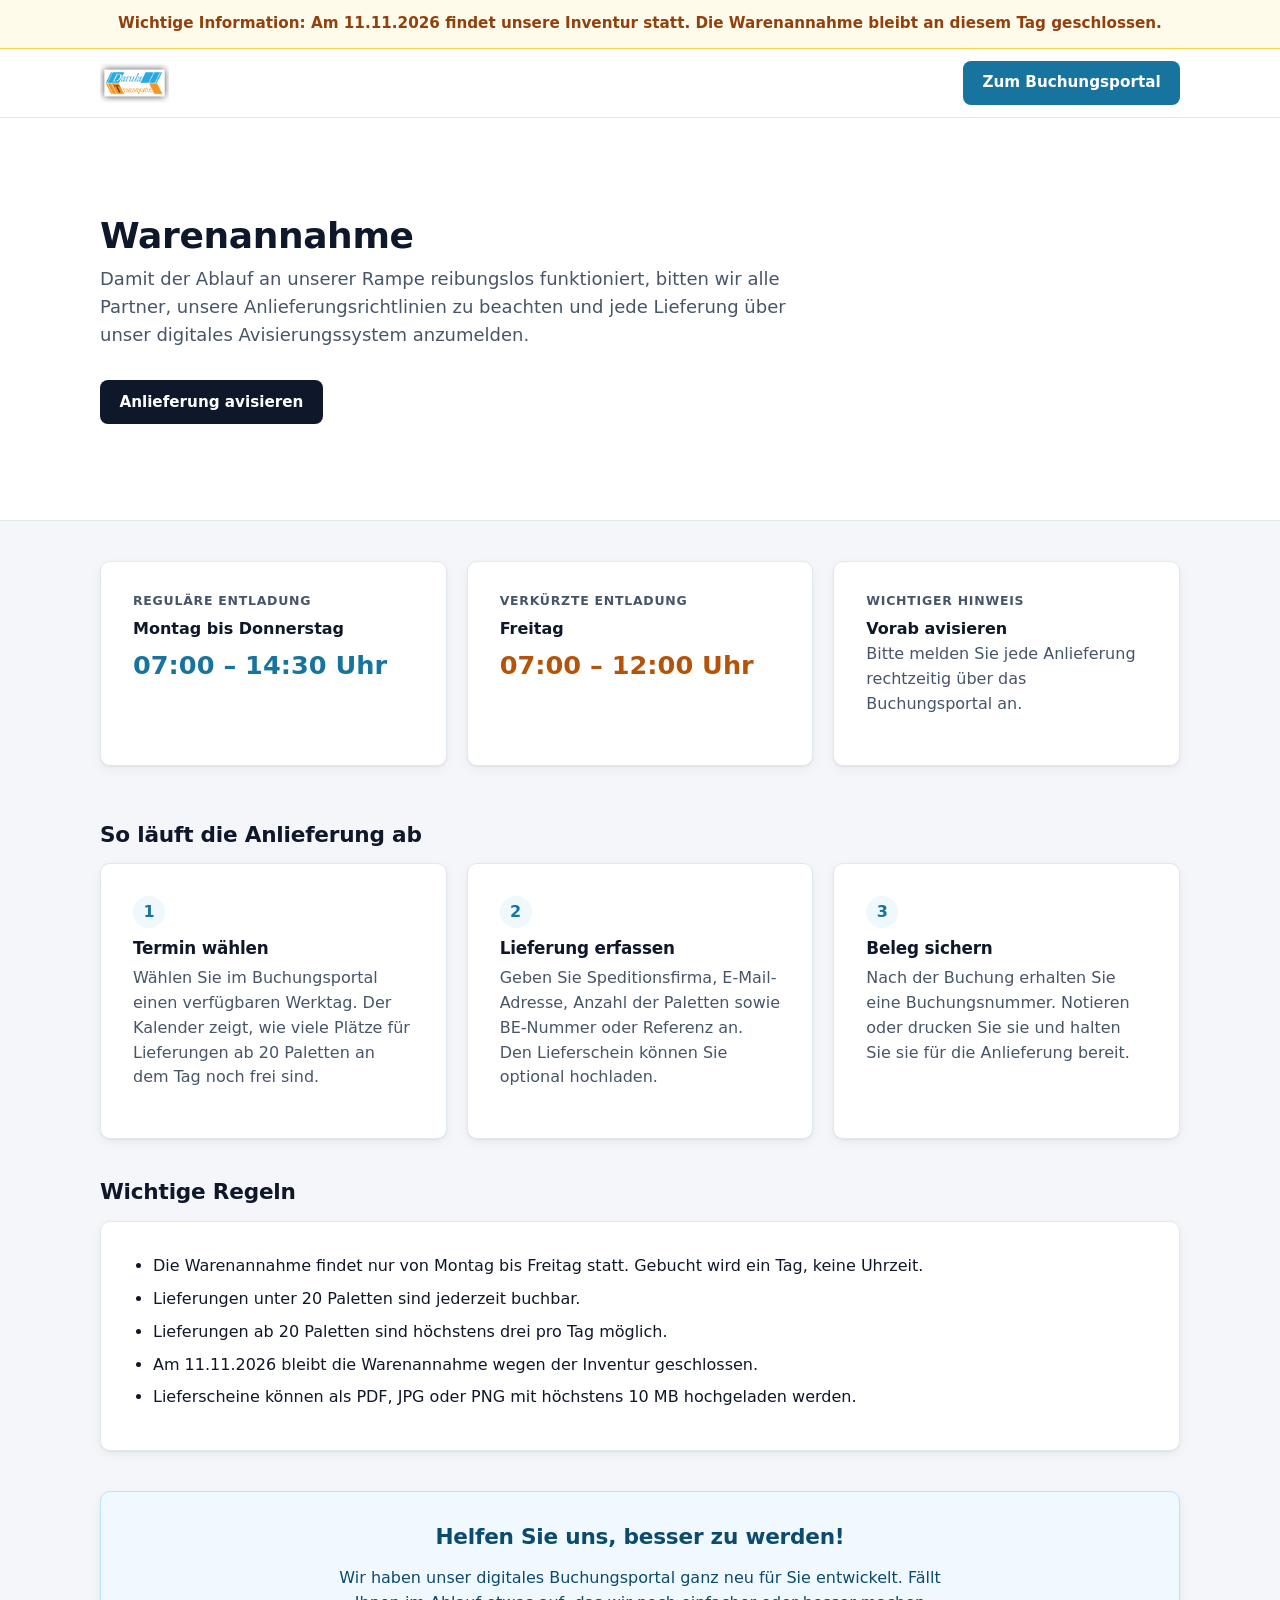
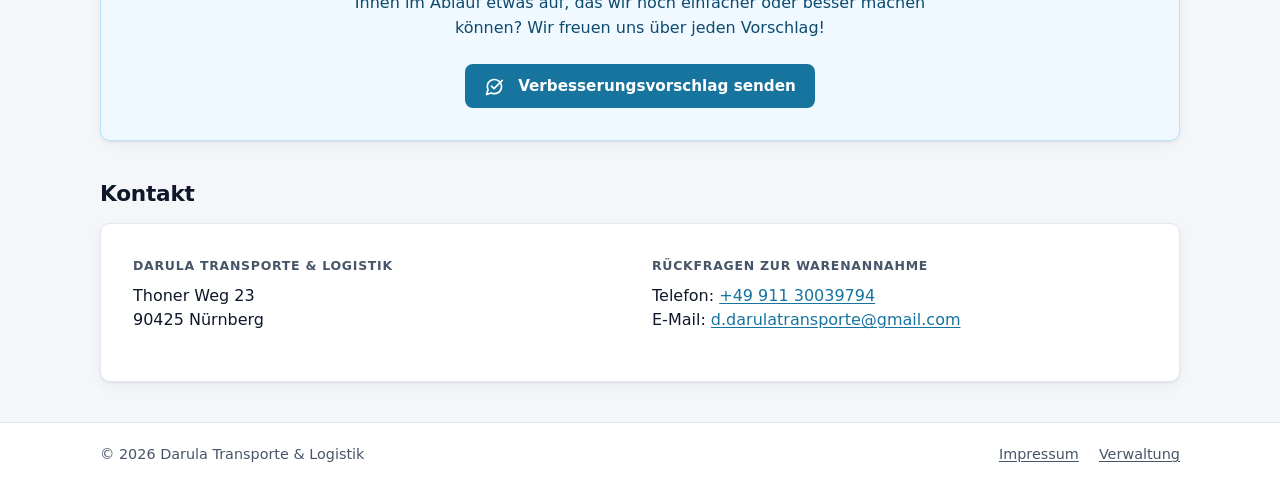
==== index.html @ 5b3c18d9 "Refactor feedback form for accessibility and storage Updated feedback form to include role attribute" ====
<!DOCTYPE html>
<html lang="de">
<head>
  <meta charset="UTF-8">
  <meta name="viewport" content="width=device-width, initial-scale=1.0">
  <title>Warenannahme | Darula Transporte</title>
  <meta name="description" content="Warenannahme und Anlieferungsrichtlinien von Darula Transporte &amp; Logistik. Anlieferungen digital avisieren.">
  <link rel="stylesheet" href="style.css">
</head>
<body>
  <a class="skip-link" href="#inhalt">Zum Inhalt springen</a>

  <div class="hinweis-banner" role="note">
    Wichtige Information: Am 11.11.2026 findet unsere Inventur statt. Die Warenannahme bleibt an diesem Tag geschlossen.
  </div>

  <header class="site-header">
    <div class="container site-header__inner">
      <a href="index.html" aria-label="Zur Startseite">
        <img class="logo" src="darula_logo.jpg" alt="Darula Transporte" height="40">
      </a>
      <nav class="nav" aria-label="Hauptnavigation">
        <a class="btn btn--primary" href="avisierung.html">Zum Buchungsportal</a>
      </nav>
    </div>
  </header>

  <main id="inhalt">
    <section class="hero">
      <div class="container">
        <h1>Warenannahme</h1>
        <p class="lead">
          Damit der Ablauf an unserer Rampe reibungslos funktioniert, bitten wir alle Partner, unsere Anlieferungsrichtlinien zu beachten und jede Lieferung über unser digitales Avisierungssystem anzumelden.
        </p>
        <a class="btn btn--dark" href="avisierung.html">Anlieferung avisieren</a>
      </div>
    </section>

    <section class="container zeiten" aria-label="Öffnungszeiten">
      <article class="card">
        <h2 class="eyebrow">Reguläre Entladung</h2>
        <p class="tag-name">Montag bis Donnerstag</p>
        <p class="zeit">07:00 – 14:30 Uhr</p>
      </article>

      <article class="card">
        <h2 class="eyebrow">Verkürzte Entladung</h2>
        <p class="tag-name">Freitag</p>
        <p class="zeit zeit--orange">07:00 – 12:00 Uhr</p>
      </article>

      <article class="card">
        <h2 class="eyebrow">Wichtiger Hinweis</h2>
        <p class="tag-name">Vorab avisieren</p>
        <p class="muted">Bitte melden Sie jede Anlieferung rechtzeitig über das Buchungsportal an.</p>
      </article>
    </section>

    <section class="container abschnitt" aria-labelledby="ablauf-titel">
      <h2 id="ablauf-titel">So läuft die Anlieferung ab</h2>
      <div class="schritte">
        <article class="card">
          <span class="schritt-nr" aria-hidden="true">1</span>
          <h3>Termin wählen</h3>
          <p class="muted">Wählen Sie im Buchungsportal einen verfügbaren Werktag. Der Kalender zeigt, wie viele Plätze für Lieferungen ab 20 Paletten an dem Tag noch frei sind.</p>
        </article>
        <article class="card">
          <span class="schritt-nr" aria-hidden="true">2</span>
          <h3>Lieferung erfassen</h3>
          <p class="muted">Geben Sie Speditionsfirma, E-Mail-Adresse, Anzahl der Paletten sowie BE-Nummer oder Referenz an. Den Lieferschein können Sie optional hochladen.</p>
        </article>
        <article class="card">
          <span class="schritt-nr" aria-hidden="true">3</span>
          <h3>Beleg sichern</h3>
          <p class="muted">Nach der Buchung erhalten Sie eine Buchungsnummer. Notieren oder drucken Sie sie und halten Sie sie für die Anlieferung bereit.</p>
        </article>
      </div>
    </section>

    <section class="container abschnitt" aria-labelledby="regeln-titel">
      <h2 id="regeln-titel">Wichtige Regeln</h2>
      <div class="card">
        <ul class="regel-liste">
          <li>Die Warenannahme findet nur von Montag bis Freitag statt. Gebucht wird ein Tag, keine Uhrzeit.</li>
          <li>Lieferungen unter 20 Paletten sind jederzeit buchbar.</li>
          <li>Lieferungen ab 20 Paletten sind höchstens drei pro Tag möglich.</li>
          <li>Am 11.11.2026 bleibt die Warenannahme wegen der Inventur geschlossen.</li>
          <li>Lieferscheine können als PDF, JPG oder PNG mit höchstens 10 MB hochgeladen werden.</li>
        </ul>
      </div>
    </section>

    <!-- Feedback-Block -->
    <section class="container abschnitt no-print" aria-labelledby="feedback-section-titel">
      <div class="card mitte" style="background: var(--info-bg); border-color: var(--info-line);">
        <h2 id="feedback-section-titel" style="color: var(--info);">Helfen Sie uns, besser zu werden!</h2>
        <p style="color: var(--info); max-width: 40rem; margin: 0 auto;">Wir haben unser digitales Buchungsportal ganz neu für Sie entwickelt. Fällt Ihnen im Ablauf etwas auf, das wir noch einfacher oder besser machen können? Wir freuen uns über jeden Vorschlag!</p>
        <button id="feedback-btn" class="btn btn--primary mt-lg" type="button">
          <svg width="20" height="20" viewBox="0 0 24 24" fill="none" stroke="currentColor" stroke-width="2" stroke-linecap="round" stroke-linejoin="round" style="margin-right: 6px; margin-bottom: -2px;" aria-hidden="true"><path d="M21 11.5a8.38 8.38 0 0 1-.9 3.8 8.5 8.5 0 0 1-7.6 4.7 8.38 8.38 0 0 1-3.8-.9L3 21l1.9-5.7a8.38 8.38 0 0 1-.9-3.8 8.5 8.5 0 0 1 4.7-7.6 8.38 8.38 0 0 1 3.8-.9h.5a8.48 8.48 0 0 1 8 8v.5z"></path><polyline points="9 11 12 14 22 4"></polyline></svg>
          Verbesserungsvorschlag senden
        </button>
      </div>
    </section>

    <section class="container abschnitt" aria-labelledby="kontakt-titel">
      <h2 id="kontakt-titel">Kontakt</h2>
      <div class="card kontakt">
        <div>
          <p class="eyebrow">Darula Transporte &amp; Logistik</p>
          <p>Thoner Weg 23<br>90425 Nürnberg</p>
        </div>
        <div>
          <p class="eyebrow">Rückfragen zur Warenannahme</p>
          <p>Telefon: <a href="tel:+4991130039794">+49 911 30039794</a><br>
          E-Mail: <a href="mailto:d.darulatransporte@gmail.com">d.darulatransporte@gmail.com</a></p>
        </div>
      </div>
    </section>
  </main>

  <footer class="site-footer">
    <div class="container site-footer__inner">
      <span>&copy; 2026 Darula Transporte &amp; Logistik</span>
      <nav aria-label="Rechtliches">
        <a href="impressum.html">Impressum</a>
        <a href="admin.html">Verwaltung</a>
      </nav>
    </div>
  </footer>

  <!-- Feedback-Pop-up -->
  <div id="feedback-modal" class="modal-overlay no-print" hidden>
    <div class="modal-box" role="dialog" aria-labelledby="feedback-titel" aria-modal="true">
      <button id="feedback-close" class="modal-close" type="button" aria-label="Schließen">&times;</button>
      <h2 id="feedback-titel">Ideen zur Webseite?</h2>
      <p class="muted">Fällt Ihnen etwas auf, das wir an unserem neuen Buchungsportal noch verbessern können? Wir freuen uns über Ihre Vorschläge!</p>

      <div id="feedback-erfolg" class="alert alert--info" role="status" hidden>Vielen Dank für Ihre Vorschläge!</div>
      <div id="feedback-fehler" class="alert alert--error" role="alert" hidden>Der Vorschlag konnte leider nicht gespeichert werden. Bitte versuchen Sie es später noch einmal oder rufen Sie uns an: +49 911 30039794.</div>

      <form id="feedback-form" autocomplete="off">
        <div class="field mt-lg">
          <label for="fb-name">Firma / Name <span class="pflicht" aria-hidden="true">*</span></label>
          <input id="fb-name" name="name" type="text" maxlength="200" autocomplete="name" required>
        </div>
        <div class="field mt-lg">
          <label for="fb-email">Ihre E-Mail (für eventuelle Rückfragen) <span class="pflicht" aria-hidden="true">*</span></label>
          <input id="fb-email" name="email" type="email" maxlength="320" autocomplete="email" required>
        </div>
        <div class="field mt-lg">
          <label for="fb-nachricht">Ihr Verbesserungsvorschlag <span class="pflicht" aria-hidden="true">*</span></label>
          <textarea id="fb-nachricht" name="message" rows="4" maxlength="5000" style="resize: vertical;" placeholder="Was können wir an der Webseite besser machen?" required></textarea>
        </div>

        <!-- Bot-Falle: für Menschen unsichtbar, Bots füllen sie aus -->
        <div style="display:none" aria-hidden="true">
          <label>Website <input type="text" name="website" tabindex="-1" autocomplete="off"></label>
        </div>

        <div class="aktionen mt-lg">
          <button id="feedback-senden" class="btn btn--dark btn--block" type="submit">Vorschlag senden</button>
        </div>
      </form>
    </div>
  </div>

<script src="config.js"></script>
<script>
(() => {
  "use strict";

  const cfg = window.DARULA_CONFIG || {};

  const fbBtn = document.getElementById("feedback-btn");
  const fbModal = document.getElementById("feedback-modal");
  const fbClose = document.getElementById("feedback-close");
  const fbForm = document.getElementById("feedback-form");
  const fbSubmitBtn = document.getElementById("feedback-senden");
  const fbErsterFeld = document.getElementById("fb-name");
  const fbErfolg = document.getElementById("feedback-erfolg");
  const fbFehler = document.getElementById("feedback-fehler");
  let fbZuletzt = null;
  let fbTimer = null;

  function fbOeffnen() {
    clearTimeout(fbTimer);
    fbZuletzt = document.activeElement;
    fbErfolg.hidden = true;
    fbFehler.hidden = true;
    fbModal.hidden = false;
    fbErsterFeld.focus();
  }

  function fbSchliessen() {
    clearTimeout(fbTimer);
    fbModal.hidden = true;
    if (fbZuletzt) fbZuletzt.focus();
  }

  // Speichert einen Vorschlag direkt in der Supabase-Tabelle "feedback"
  async function fbSpeichern(daten) {
    const response = await fetch(`${cfg.supabaseUrl}/rest/v1/feedback`, {
      method: "POST",
      headers: {
        "apikey": cfg.supabaseAnonKey,
        "Authorization": `Bearer ${cfg.supabaseAnonKey}`,
        "Content-Type": "application/json",
        "Prefer": "return=minimal"
      },
      body: JSON.stringify(daten)
    });

    if (!response.ok) {
      const text = await response.text().catch(() => "");
      throw new Error(`Supabase antwortete mit ${response.status}: ${text}`);
    }
  }

  fbBtn.addEventListener("click", fbOeffnen);
  fbClose.addEventListener("click", fbSchliessen);

  // Schließen beim Klick außerhalb der Box
  fbModal.addEventListener("click", (e) => {
    if (e.target === fbModal) fbSchliessen();
  });

  // Schließen mit der Escape-Taste
  document.addEventListener("keydown", (e) => {
    if (e.key === "Escape" && !fbModal.hidden) fbSchliessen();
  });

  fbForm.addEventListener("submit", async (e) => {
    e.preventDefault();
    fbForm.classList.add("touched");

    // Zeigt die Browser-Hinweise bei fehlenden oder ungültigen Feldern
    if (!fbForm.reportValidity()) return;

    const formData = new FormData(fbForm);
    const istBot = Boolean(formData.get("website"));

    fbSubmitBtn.disabled = true;
    fbSubmitBtn.textContent = "Wird gesendet...";
    fbErfolg.hidden = true;
    fbFehler.hidden = true;

    try {
      // Bots bekommen eine Erfolgsmeldung, aber nichts wird gespeichert
      if (!istBot) {
        await fbSpeichern({
          name: formData.get("name").trim(),
          email: formData.get("email").trim(),
          nachricht: formData.get("message").trim()
        });
      }

      fbErfolg.hidden = false;
      fbForm.reset();
      fbForm.classList.remove("touched");

      // Pop-up nach 3 Sekunden automatisch schließen
      fbTimer = setTimeout(() => {
        fbModal.hidden = true;
        fbErfolg.hidden = true;
      }, 3000);
    } catch (error) {
      console.error("Feedback konnte nicht gespeichert werden:", error);
      fbFehler.hidden = false;
    } finally {
      fbSubmitBtn.disabled = false;
      fbSubmitBtn.textContent = "Vorschlag senden";
    }
  });
})();
</script>
</body>
</html>
---- style.css ----
:root {
  --brand: #209fd9;
  --brand-text: #17749f;
  --brand-dark: #125f82;
  --brand-soft: #eef8fd;
  --orange: #f39200;
  --ink: #0f172a;
  --ink-soft: #475569;
  --line: #e2e8f0;
  --line-strong: #cbd5e1;
  --bg: #f4f6f9;
  --surface: #ffffff;
  --ok: #166534;   --ok-bg: #f0fdf4;   --ok-line: #bbf7d0;
  --warn: #92400e; --warn-bg: #fffbeb; --warn-line: #fcd34d;
  --err: #b91c1c;  --err-bg: #fef2f2;  --err-line: #fecaca;
  --info: #0c4a6e; --info-bg: #f0f9ff; --info-line: #bae6fd;
  --radius: 10px;
  --shadow: 0 1px 2px rgba(15, 23, 42, .06), 0 4px 12px rgba(15, 23, 42, .05);
  --font: system-ui, -apple-system, "Segoe UI", Roboto, "Helvetica Neue", Arial, sans-serif;
}

*, *::before, *::after { box-sizing: border-box; }
[hidden] { display: none !important; }
html { -webkit-text-size-adjust: 100%; }

body {
  margin: 0;
  min-height: 100vh;
  display: flex;
  flex-direction: column;
  font-family: var(--font);
  font-size: 1rem;
  line-height: 1.55;
  color: var(--ink);
  background: var(--bg);
}

img { display: block; max-width: 100%; height: auto; }
h1, h2, h3 { line-height: 1.2; margin: 0 0 .5rem; letter-spacing: -.01em; }
h1 { font-size: clamp(1.6rem, 3.5vw, 2.25rem); }
h2 { font-size: 1.2rem; }
p { margin: 0 0 1rem; }
a { color: var(--brand-text); text-underline-offset: 2px; }
a:hover { color: var(--brand-dark); }
:focus-visible { outline: 3px solid var(--brand); outline-offset: 2px; border-radius: 4px; }

.container { width: min(100% - 2.5rem, 1080px); margin-inline: auto; }
.page { flex: 1; padding-block: clamp(1.25rem, 3vw, 2.5rem); }
.muted { color: var(--ink-soft); }
.mt-lg { margin-top: 1.5rem; }
.mitte { text-align: center; }

.sr-only {
  position: absolute; width: 1px; height: 1px; padding: 0; margin: -1px;
  overflow: hidden; clip: rect(0, 0, 0, 0); white-space: nowrap; border: 0;
}
.skip-link {
  position: absolute; left: .5rem; top: -4rem; z-index: 100;
  padding: .5rem .9rem; border-radius: 6px; background: var(--ink); color: #fff;
}
.skip-link:focus { top: .5rem; }

/* Header & Footer */
.site-header {
  position: sticky; top: 0; z-index: 20;
  background: var(--surface); border-bottom: 1px solid var(--line);
}
.site-header__inner {
  display: flex; align-items: center; justify-content: space-between;
  gap: 1rem; min-height: 4.25rem;
}
.logo { height: 2.5rem; width: auto; }
.seitentitel {
  padding-left: 1rem; border-left: 1px solid var(--line-strong);
  font-size: .9rem; font-weight: 600; color: var(--ink-soft);
}
.nav { display: flex; align-items: center; gap: .5rem; flex-wrap: wrap; }

.site-footer {
  margin-top: auto; padding-block: 1.25rem;
  background: var(--surface); border-top: 1px solid var(--line);
  font-size: .9rem; color: var(--ink-soft);
}
.site-footer__inner { display: flex; flex-wrap: wrap; justify-content: space-between; gap: .75rem 1.5rem; }
.site-footer nav { display: flex; flex-wrap: wrap; gap: 1.25rem; }
.site-footer a { color: var(--ink-soft); }

.hinweis-banner {
  padding: .75rem 1rem; text-align: center;
  background: var(--warn-bg); color: var(--warn);
  border-bottom: 1px solid var(--warn-line);
  font-size: .95rem; font-weight: 600;
}

/* Layouts & Cards */
.hero {
  padding-block: clamp(3rem, 8vw, 6rem);
  background: var(--surface); border-bottom: 1px solid var(--line);
}
.lead { max-width: 44rem; margin-bottom: 2rem; font-size: 1.125rem; color: var(--ink-soft); }
.zeiten { display: grid; gap: 1.25rem; grid-template-columns: 1fr; padding-block: 2.5rem 3.5rem; }
@media (min-width: 860px) { .zeiten { grid-template-columns: repeat(3, 1fr); } }
.eyebrow {
  margin-bottom: .5rem; font-size: .78rem; font-weight: 700; letter-spacing: .06em;
  text-transform: uppercase; color: var(--ink-soft);
}
.tag-name { margin: 0; font-weight: 600; }
.zeit { margin: .25rem 0 0; font-size: 1.6rem; font-weight: 600; color: var(--brand-text); }
.zeit--orange { color: #b45309; }

.card {
  padding: clamp(1.25rem, 3vw, 2rem);
  background: var(--surface); border: 1px solid var(--line);
  border-radius: var(--radius); box-shadow: var(--shadow);
}
.kopf {
  display: flex; flex-wrap: wrap; justify-content: space-between; align-items: flex-end;
  gap: 1rem; margin-bottom: 1.25rem; padding-bottom: 1.25rem; border-bottom: 1px solid var(--line);
}
.monatsnav { display: flex; align-items: center; gap: .5rem; }
.monatsname { min-width: 9.5rem; text-align: center; font-weight: 600; }
.aktionen {
  display: flex; flex-wrap: wrap; justify-content: space-between; align-items: center;
  gap: 1rem; margin-top: 1.5rem; padding-top: 1.25rem; border-top: 1px solid var(--line);
}

/* Buttons */
.btn {
  display: inline-flex; align-items: center; justify-content: center; gap: .5rem;
  min-height: 2.75rem; padding: .6rem 1.15rem;
  font: inherit; font-size: .95rem; font-weight: 600; line-height: 1.2;
  text-decoration: none; cursor: pointer;
  border: 1px solid transparent; border-radius: 8px;
  transition: background-color .15s, border-color .15s, color .15s;
}
.btn:disabled { opacity: .5; cursor: not-allowed; }
.btn--primary { background: var(--brand-text); color: #fff; }
.btn--primary:hover:not(:disabled) { background: var(--brand-dark); color: #fff; }
.btn--dark { background: var(--ink); color: #fff; }
.btn--dark:hover:not(:disabled) { background: #1e293b; color: #fff; }
.btn--ghost { background: var(--surface); color: var(--ink); border-color: var(--line-strong); }
.btn--ghost:hover:not(:disabled) { background: #f8fafc; }
.btn--danger { background: var(--surface); color: var(--err); border-color: var(--err-line); }
.btn--danger:hover:not(:disabled) { background: var(--err-bg); }
.btn--klein { min-height: 2.1rem; padding: .35rem .75rem; font-size: .85rem; }
.btn--block { width: 100%; }

/* Formulare */
.formgrid { display: grid; gap: 1.25rem; }
@media (min-width: 700px) {
  .formgrid { grid-template-columns: 1fr 1fr; }
  .formgrid .voll { grid-column: 1 / -1; }
}
.field { display: grid; gap: .35rem; }
.field label { font-size: .92rem; font-weight: 600; }
.pflicht { margin-left: .15rem; color: var(--err); }
.field input,
.field textarea {
  width: 100%; min-height: 2.75rem; padding: .6rem .75rem;
  font: inherit; color: var(--ink); background: var(--surface);
  border: 1px solid var(--line-strong); border-radius: 8px;
}
.field textarea { min-height: 6rem; }
.field input[type="file"] { padding: .45rem; font-size: .9rem; }
.field input:focus,
.field textarea:focus { outline: none; border-color: var(--brand); box-shadow: 0 0 0 3px rgba(32, 159, 217, .22); }
.hilfe { font-size: .85rem; color: var(--ink-soft); }

/* Browserkompatible Validierungs-Ränder */
form.touched .field input:invalid,
form.touched .field textarea:invalid { border-color: var(--err); }

/* Hinweise & Alerts */
.alert {
  margin-bottom: 1rem; padding: .8rem 1rem;
  border: 1px solid; border-radius: 8px; font-size: .95rem;
}
.alert--info  { background: var(--info-bg); border-color: var(--info-line); color: var(--info); }
.alert--error { background: var(--err-bg);  border-color: var(--err-line);  color: var(--err); }
.alert--warn  { background: var(--warn-bg); border-color: var(--warn-line); color: var(--warn); }

/* Kalender */
.kalender-kopf, .kalender { display: grid; grid-template-columns: repeat(7, minmax(0, 1fr)); gap: 6px; }
.kalender-kopf span {
  padding-bottom: .35rem; text-align: center;
  font-size: .75rem; font-weight: 700; letter-spacing: .04em;
  text-transform: uppercase; color: var(--ink-soft);
}
.tag {
  position: relative; min-height: 4.5rem; padding: .5rem .55rem;
  display: flex; flex-direction: column; justify-content: space-between; align-items: flex-start; gap: .25rem;
  font: inherit; text-align: left; color: var(--ink);
  background: var(--surface); border: 1px solid var(--line); border-radius: 8px;
  cursor: pointer; transition: border-color .15s, background-color .15s;
}
.tag__zahl { font-size: 1rem; font-weight: 700; }
.tag__info { font-size: .75rem; line-height: 1.2; color: var(--ink-soft); }
.tag:disabled { cursor: not-allowed; }
.tag--frei:hover { border-color: var(--brand); background: var(--brand-soft); }
.tag--frei .tag__info { font-weight: 600; color: var(--ok); }
.tag--vergangen, .tag--wochenende { background: #f8fafc; color: #94a3b8; }
.tag--belegt { background: #f1f5f9; color: var(--ink-soft); }
.tag--belegt .tag__info { font-weight: 600; color: var(--err); }
.tag--inventur { background: var(--warn-bg); border-color: var(--warn-line); color: var(--warn); }
.tag--inventur .tag__info { font-weight: 600; color: var(--warn); }
.tag--unbekannt { background: #f8fafc; color: #64748b; }
.tag--leer { border: 0; background: transparent; pointer-events: none; }
.tag--gewaehlt { padding: calc(.5rem - 1px) calc(.55rem - 1px); border: 2px solid var(--brand); background: var(--brand-soft); }
.tag--eingeschraenkt { background: #fff7ed; border-color: #fdba74; color: #9a3412; }
.tag--eingeschraenkt .tag__info { font-weight: 600; color: #9a3412; }

.legende { display: flex; flex-wrap: wrap; gap: 1rem; margin-top: 1rem; font-size: .85rem; color: var(--ink-soft); }
.legende span { display: inline-flex; align-items: center; gap: .4rem; }
.punkt { display: inline-block; width: .7rem; height: .7rem; border-radius: 50%; }
.punkt--frei { background: #22c55e; }
.punkt--belegt { background: #cbd5e1; }
.punkt--inventur { background: var(--orange); }
.punkt--eingeschraenkt { background: #fdba74; }

@media (max-width: 600px) {
  .kalender, .kalender-kopf { gap: 4px; }
  .tag { min-height: 3.4rem; padding: .3rem .3rem; }
  .tag__info { font-size: .62rem; }
}

/* Tabelle */
.tabelle-wrap { padding: 0; overflow-x: auto; }
.tabelle { width: 100%; border-collapse: collapse; font-size: .92rem; }
.tabelle th {
  padding: .8rem 1rem; white-space: nowrap; text-align: left;
  font-size: .75rem; font-weight: 700; letter-spacing: .05em; text-transform: uppercase;
  color: var(--ink-soft); background: #f8fafc; border-bottom: 1px solid var(--line);
}
.tabelle td { padding: .8rem 1rem; vertical-align: middle; border-bottom: 1px solid var(--line); }
.tabelle tbody tr:hover { background: #fafcfe; }
.tabelle .mono { font-family: ui-monospace, monospace; font-size: .85rem; color: var(--ink-soft); }
.tabelle .fett { font-weight: 600; }
.tabelle .rechts { text-align: right; }
.tabelle .leer { padding: 2.5rem 1rem; text-align: center; color: var(--ink-soft); }
.linkbutton {
  padding: 0; font: inherit; font-weight: 600; color: var(--brand-text);
  background: none; border: 0; text-decoration: underline; text-underline-offset: 2px; cursor: pointer;
}

/* Verwaltung Spezifisch */
.login-card { max-width: 26rem; margin: 2.5rem auto 0; }
.login-form { display: grid; gap: 1rem; }
.suche { min-width: min(100%, 16rem); }
.segment {
  display: inline-flex; overflow: hidden;
  background: var(--surface); border: 1px solid var(--line-strong); border-radius: 8px;
}
.segment button {
  padding: .4rem .8rem; font: inherit; font-size: .85rem; font-weight: 600;
  color: var(--ink-soft); background: transparent; border: 0; cursor: pointer;
}
.segment button[aria-pressed="true"] { background: var(--ink); color: #fff; }
.segment--voll { display: flex; width: 100%; margin-bottom: 1.25rem; }
.segment--voll button { flex: 1; padding: .6rem .8rem; }

/* Info-Abschnitte (Index/Avisierung) */
.abschnitt { padding-block: 0 2.5rem; }
.abschnitt h2 { margin-bottom: 1rem; font-size: 1.35rem; }
.schritte { display: grid; gap: 1.25rem; grid-template-columns: 1fr; }
@media (min-width: 860px) { .schritte { grid-template-columns: repeat(3, 1fr); } }
.schritte h3 { font-size: 1.05rem; }
.schritt-nr {
  display: inline-grid; place-items: center; width: 2rem; height: 2rem; margin-bottom: .6rem;
  border-radius: 50%; background: var(--brand-soft); color: var(--brand-text); font-weight: 700;
}
.regel-liste { margin: 0; padding-left: 1.25rem; }
.regel-liste li { margin-bottom: .5rem; }
.kontakt { display: grid; gap: 1.5rem; grid-template-columns: 1fr; }
@media (min-width: 700px) { .kontakt { grid-template-columns: 1fr 1fr; } }
.info-box {
  margin-bottom: 1.5rem; padding: .9rem 1.1rem; font-size: .95rem;
  background: var(--info-bg); border: 1px solid var(--info-line); border-radius: 10px; color: var(--info);
}
.info-box summary { cursor: pointer; font-weight: 600; }
.info-box ul { margin: .75rem 0 0; padding-left: 1.25rem; }

/* Beleg */
.beleg-wrap { max-width: 32rem; margin: 0 auto; }
.erfolgs-icon {
  display: grid; place-items: center; width: 3rem; height: 3rem; margin: 0 auto 1rem;
  color: var(--ok); background: var(--ok-bg); border: 1px solid var(--ok-line); border-radius: 50%;
}
.beleg { display: grid; gap: 0; margin: 0; }
.beleg div {
  display: flex; justify-content: space-between; gap: 1rem;
  padding: .6rem 0; border-bottom: 1px dashed var(--line-strong);
}
.beleg dt { color: var(--ink-soft); }
.beleg dd { margin: 0; font-weight: 600; text-align: right; overflow-wrap: anywhere; }
.beleg__id { font-family: ui-monospace, monospace; }

/* Pop-up (Feedback) */
.modal-overlay {
  position: fixed; inset: 0; z-index: 50;
  display: grid; place-items: center; padding: 1rem;
  background: rgba(15, 23, 42, .55);
}
.modal-box {
  position: relative; width: min(100%, 34rem); max-height: 90vh; overflow-y: auto;
  padding: clamp(1.25rem, 3vw, 2rem);
  background: var(--surface); border-radius: var(--radius); box-shadow: var(--shadow);
}
.modal-box h2 { padding-right: 2rem; }
.modal-close {
  position: absolute; top: .5rem; right: .5rem;
  width: 2.5rem; height: 2.5rem; font-size: 1.6rem; line-height: 1;
  color: var(--ink-soft); background: none; border: 0; border-radius: 8px; cursor: pointer;
}
.modal-close:hover { background: var(--brand-soft); }

/* Druckansicht */
@media print {
  body { background: #fff; }
  .no-print, .site-header, .site-footer, .hinweis-banner { display: none !important; }
  .card { border: 0; box-shadow: none; }
  .page { padding: 0; }
}
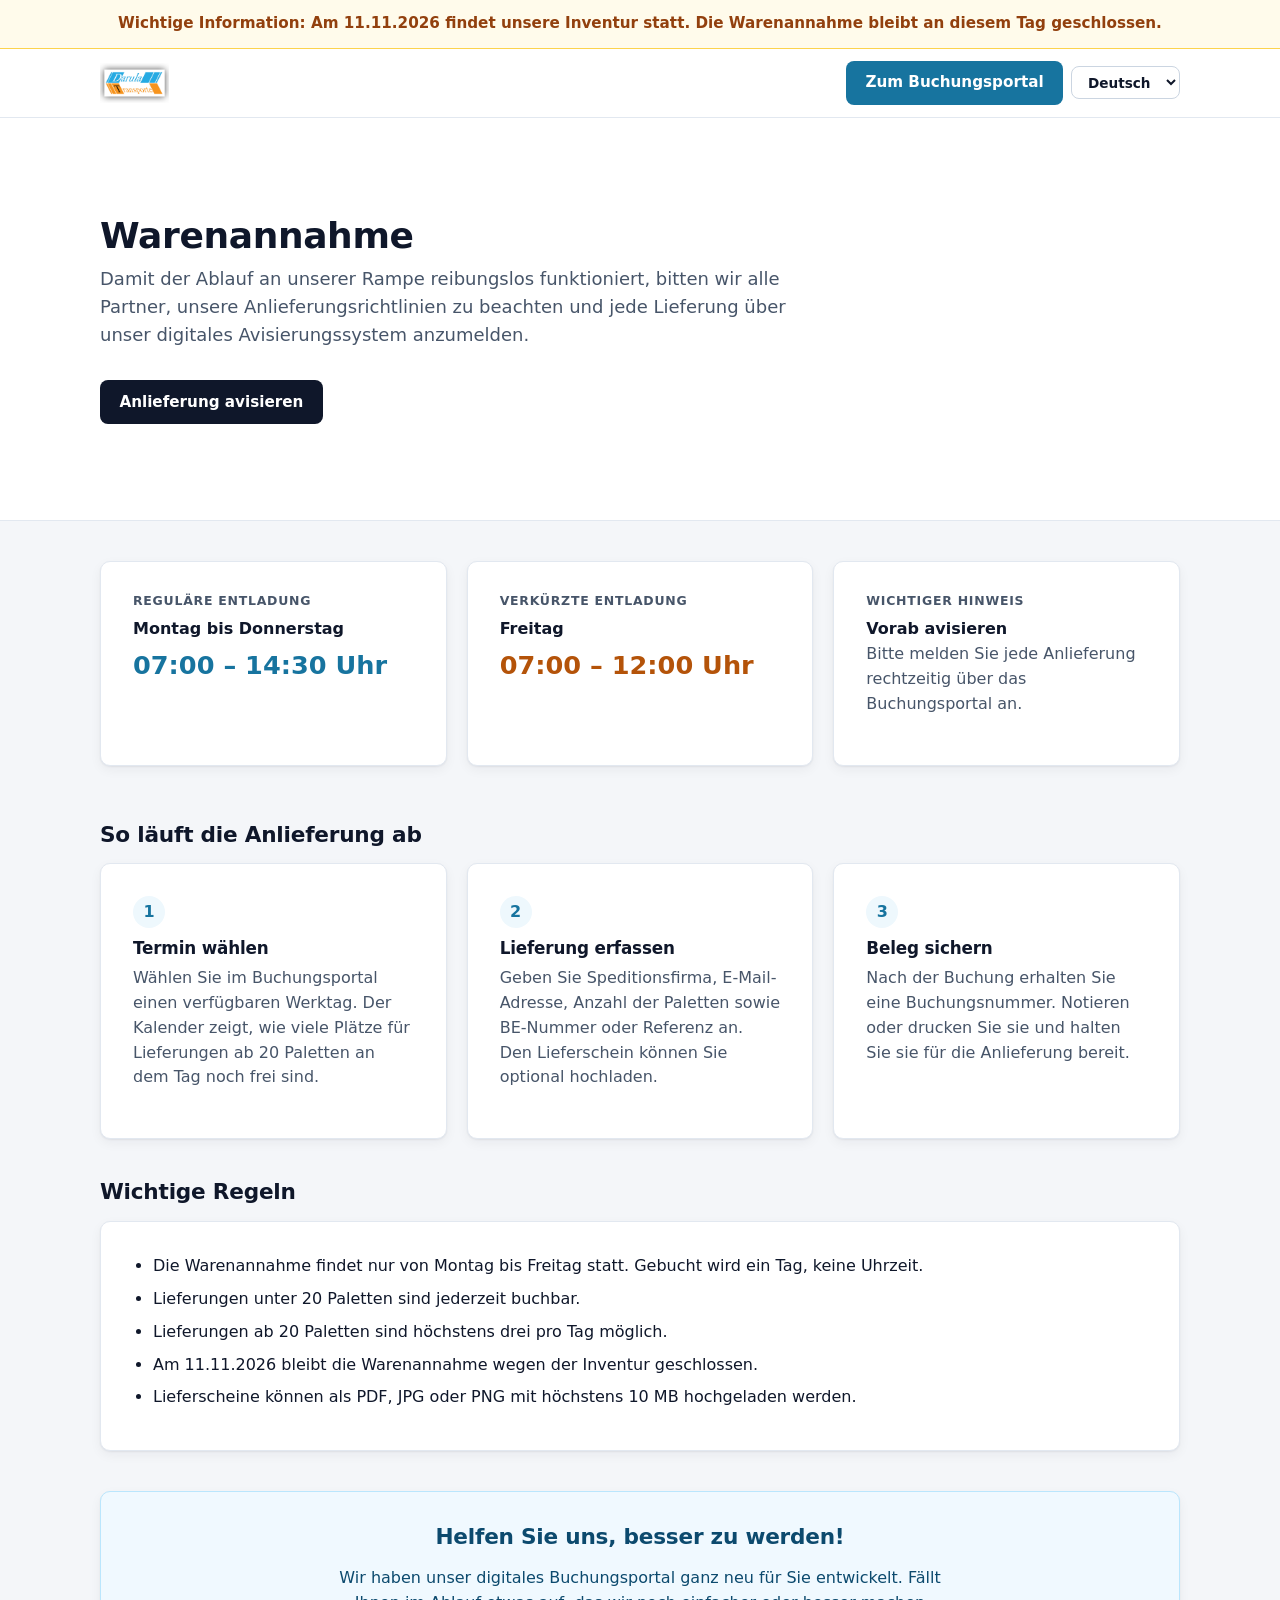
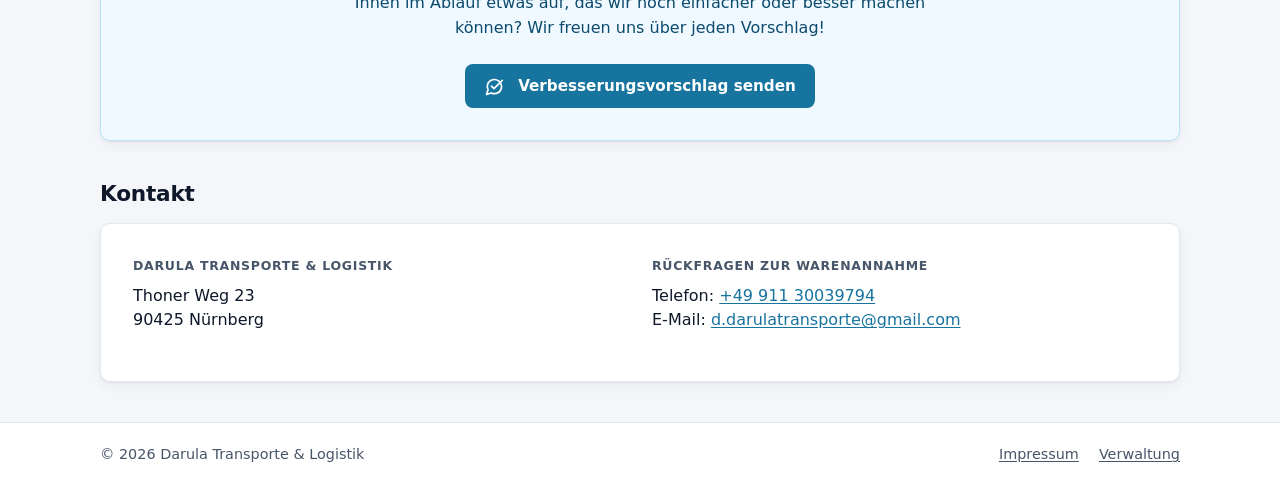
==== commit 7a129ba3: "Implement i18n support for index.html Added internationalization attributes and data for various ele" ====
--- a/index.html
+++ b/index.html
@@ -3,24 +3,24 @@
 <head>
   <meta charset="UTF-8">
   <meta name="viewport" content="width=device-width, initial-scale=1.0">
-  <title>Warenannahme | Darula Transporte</title>
-  <meta name="description" content="Warenannahme und Anlieferungsrichtlinien von Darula Transporte &amp; Logistik. Anlieferungen digital avisieren.">
+  <title data-i18n="meta.title.index">Warenannahme | Darula Transporte</title>
+  <meta name="description" content="Warenannahme und Anlieferungsrichtlinien von Darula Transporte &amp; Logistik. Anlieferungen digital avisieren." data-i18n-content="meta.description.index">
   <link rel="stylesheet" href="style.css">
+  <script src="i18n.js"></script>
 </head>
 <body>
-  <a class="skip-link" href="#inhalt">Zum Inhalt springen</a>
-
-  <div class="hinweis-banner" role="note">
-    Wichtige Information: Am 11.11.2026 findet unsere Inventur statt. Die Warenannahme bleibt an diesem Tag geschlossen.
-  </div>
+  <a class="skip-link" href="#inhalt" data-i18n="nav.skip">Zum Inhalt springen</a>
+
+  <div class="hinweis-banner" role="note" data-i18n="banner.inventur">Wichtige Information: Am 11.11.2026 findet unsere Inventur statt. Die Warenannahme bleibt an diesem Tag geschlossen.</div>
 
   <header class="site-header">
     <div class="container site-header__inner">
-      <a href="index.html" aria-label="Zur Startseite">
+      <a href="index.html" aria-label="Zur Startseite" data-i18n-aria-label="nav.home">
         <img class="logo" src="darula_logo.jpg" alt="Darula Transporte" height="40">
       </a>
-      <nav class="nav" aria-label="Hauptnavigation">
-        <a class="btn btn--primary" href="avisierung.html">Zum Buchungsportal</a>
+      <nav class="nav" aria-label="Hauptnavigation" data-i18n-aria-label="nav.main">
+        <a class="btn btn--primary" href="avisierung.html" data-i18n="nav.booking">Zum Buchungsportal</a>
+        <select id="sprache" class="btn btn--ghost btn--klein" aria-label="Sprache" data-i18n-aria-label="nav.language"></select>
       </nav>
     </div>
   </header>
@@ -28,64 +28,62 @@
   <main id="inhalt">
     <section class="hero">
       <div class="container">
-        <h1>Warenannahme</h1>
-        <p class="lead">
-          Damit der Ablauf an unserer Rampe reibungslos funktioniert, bitten wir alle Partner, unsere Anlieferungsrichtlinien zu beachten und jede Lieferung über unser digitales Avisierungssystem anzumelden.
-        </p>
-        <a class="btn btn--dark" href="avisierung.html">Anlieferung avisieren</a>
-      </div>
-    </section>
-
-    <section class="container zeiten" aria-label="Öffnungszeiten">
+        <h1 data-i18n="hero.title">Warenannahme</h1>
+        <p class="lead" data-i18n="hero.lead">Damit der Ablauf an unserer Rampe reibungslos funktioniert, bitten wir alle Partner, unsere Anlieferungsrichtlinien zu beachten und jede Lieferung über unser digitales Avisierungssystem anzumelden.</p>
+        <a class="btn btn--dark" href="avisierung.html" data-i18n="hero.cta">Anlieferung avisieren</a>
+      </div>
+    </section>
+
+    <section class="container zeiten" aria-label="Öffnungszeiten" data-i18n-aria-label="zeiten.aria">
       <article class="card">
-        <h2 class="eyebrow">Reguläre Entladung</h2>
-        <p class="tag-name">Montag bis Donnerstag</p>
-        <p class="zeit">07:00 – 14:30 Uhr</p>
+        <h2 class="eyebrow" data-i18n="zeiten.regular.label">Reguläre Entladung</h2>
+        <p class="tag-name" data-i18n="zeiten.regular.days">Montag bis Donnerstag</p>
+        <p class="zeit" data-i18n="zeiten.regular.time">07:00 – 14:30 Uhr</p>
       </article>
 
       <article class="card">
-        <h2 class="eyebrow">Verkürzte Entladung</h2>
-        <p class="tag-name">Freitag</p>
-        <p class="zeit zeit--orange">07:00 – 12:00 Uhr</p>
+        <h2 class="eyebrow" data-i18n="zeiten.short.label">Verkürzte Entladung</h2>
+        <p class="tag-name" data-i18n="zeiten.short.days">Freitag</p>
+        <p class="zeit zeit--orange" data-i18n="zeiten.short.time">07:00 – 12:00 Uhr</p>
       </article>
 
       <article class="card">
-        <h2 class="eyebrow">Wichtiger Hinweis</h2>
-        <p class="tag-name">Vorab avisieren</p>
-        <p class="muted">Bitte melden Sie jede Anlieferung rechtzeitig über das Buchungsportal an.</p>
+        <h2 class="eyebrow" data-i18n="zeiten.note.label">Wichtiger Hinweis</h2>
+        <p class="tag-name" data-i18n="zeiten.note.days">Vorab avisieren</p>
+        <p class="muted" data-i18n="zeiten.note.text">Bitte melden Sie jede Anlieferung rechtzeitig über das Buchungsportal an.</p>
       </article>
     </section>
 
     <section class="container abschnitt" aria-labelledby="ablauf-titel">
-      <h2 id="ablauf-titel">So läuft die Anlieferung ab</h2>
+      <h2 id="ablauf-titel" data-i18n="steps.title">So läuft die Anlieferung ab</h2>
       <div class="schritte">
         <article class="card">
           <span class="schritt-nr" aria-hidden="true">1</span>
-          <h3>Termin wählen</h3>
-          <p class="muted">Wählen Sie im Buchungsportal einen verfügbaren Werktag. Der Kalender zeigt, wie viele Plätze für Lieferungen ab 20 Paletten an dem Tag noch frei sind.</p>
+          <h3 data-i18n="steps.1.title">Termin wählen</h3>
+          <p class="muted" data-i18n="steps.1.text">Wählen Sie im Buchungsportal einen verfügbaren Werktag. Der Kalender zeigt, wie viele Plätze für Lieferungen ab 20 Paletten an dem Tag noch frei sind.</p>
         </article>
         <article class="card">
           <span class="schritt-nr" aria-hidden="true">2</span>
-          <h3>Lieferung erfassen</h3>
-          <p class="muted">Geben Sie Speditionsfirma, E-Mail-Adresse, Anzahl der Paletten sowie BE-Nummer oder Referenz an. Den Lieferschein können Sie optional hochladen.</p>
+          <h3 data-i18n="steps.2.title">Lieferung erfassen</h3>
+          <p class="muted" data-i18n="steps.2.text">Geben Sie Speditionsfirma, E-Mail-Adresse, Anzahl der Paletten sowie BE-Nummer oder Referenz an. Den Lieferschein können Sie optional hochladen.</p>
         </article>
         <article class="card">
           <span class="schritt-nr" aria-hidden="true">3</span>
-          <h3>Beleg sichern</h3>
-          <p class="muted">Nach der Buchung erhalten Sie eine Buchungsnummer. Notieren oder drucken Sie sie und halten Sie sie für die Anlieferung bereit.</p>
+          <h3 data-i18n="steps.3.title">Beleg sichern</h3>
+          <p class="muted" data-i18n="steps.3.text">Nach der Buchung erhalten Sie eine Buchungsnummer. Notieren oder drucken Sie sie und halten Sie sie für die Anlieferung bereit.</p>
         </article>
       </div>
     </section>
 
     <section class="container abschnitt" aria-labelledby="regeln-titel">
-      <h2 id="regeln-titel">Wichtige Regeln</h2>
+      <h2 id="regeln-titel" data-i18n="rules.title">Wichtige Regeln</h2>
       <div class="card">
         <ul class="regel-liste">
-          <li>Die Warenannahme findet nur von Montag bis Freitag statt. Gebucht wird ein Tag, keine Uhrzeit.</li>
-          <li>Lieferungen unter 20 Paletten sind jederzeit buchbar.</li>
-          <li>Lieferungen ab 20 Paletten sind höchstens drei pro Tag möglich.</li>
-          <li>Am 11.11.2026 bleibt die Warenannahme wegen der Inventur geschlossen.</li>
-          <li>Lieferscheine können als PDF, JPG oder PNG mit höchstens 10 MB hochgeladen werden.</li>
+          <li data-i18n="rules.1">Die Warenannahme findet nur von Montag bis Freitag statt. Gebucht wird ein Tag, keine Uhrzeit.</li>
+          <li data-i18n="rules.2">Lieferungen unter 20 Paletten sind jederzeit buchbar.</li>
+          <li data-i18n="rules.3">Lieferungen ab 20 Paletten sind höchstens drei pro Tag möglich.</li>
+          <li data-i18n="rules.4">Am 11.11.2026 bleibt die Warenannahme wegen der Inventur geschlossen.</li>
+          <li data-i18n="rules.5">Lieferscheine können als PDF, JPG oder PNG mit höchstens 10 MB hochgeladen werden.</li>
         </ul>
       </div>
     </section>
@@ -93,26 +91,26 @@
     <!-- Feedback-Block -->
     <section class="container abschnitt no-print" aria-labelledby="feedback-section-titel">
       <div class="card mitte" style="background: var(--info-bg); border-color: var(--info-line);">
-        <h2 id="feedback-section-titel" style="color: var(--info);">Helfen Sie uns, besser zu werden!</h2>
-        <p style="color: var(--info); max-width: 40rem; margin: 0 auto;">Wir haben unser digitales Buchungsportal ganz neu für Sie entwickelt. Fällt Ihnen im Ablauf etwas auf, das wir noch einfacher oder besser machen können? Wir freuen uns über jeden Vorschlag!</p>
+        <h2 id="feedback-section-titel" style="color: var(--info);" data-i18n="feedback.title">Helfen Sie uns, besser zu werden!</h2>
+        <p style="color: var(--info); max-width: 40rem; margin: 0 auto;" data-i18n="feedback.text">Wir haben unser digitales Buchungsportal ganz neu für Sie entwickelt. Fällt Ihnen im Ablauf etwas auf, das wir noch einfacher oder besser machen können? Wir freuen uns über jeden Vorschlag!</p>
         <button id="feedback-btn" class="btn btn--primary mt-lg" type="button">
           <svg width="20" height="20" viewBox="0 0 24 24" fill="none" stroke="currentColor" stroke-width="2" stroke-linecap="round" stroke-linejoin="round" style="margin-right: 6px; margin-bottom: -2px;" aria-hidden="true"><path d="M21 11.5a8.38 8.38 0 0 1-.9 3.8 8.5 8.5 0 0 1-7.6 4.7 8.38 8.38 0 0 1-3.8-.9L3 21l1.9-5.7a8.38 8.38 0 0 1-.9-3.8 8.5 8.5 0 0 1 4.7-7.6 8.38 8.38 0 0 1 3.8-.9h.5a8.48 8.48 0 0 1 8 8v.5z"></path><polyline points="9 11 12 14 22 4"></polyline></svg>
-          Verbesserungsvorschlag senden
+          <span data-i18n="feedback.open">Verbesserungsvorschlag senden</span>
         </button>
       </div>
     </section>
 
     <section class="container abschnitt" aria-labelledby="kontakt-titel">
-      <h2 id="kontakt-titel">Kontakt</h2>
+      <h2 id="kontakt-titel" data-i18n="contact.title">Kontakt</h2>
       <div class="card kontakt">
         <div>
           <p class="eyebrow">Darula Transporte &amp; Logistik</p>
           <p>Thoner Weg 23<br>90425 Nürnberg</p>
         </div>
         <div>
-          <p class="eyebrow">Rückfragen zur Warenannahme</p>
-          <p>Telefon: <a href="tel:+4991130039794">+49 911 30039794</a><br>
-          E-Mail: <a href="mailto:d.darulatransporte@gmail.com">d.darulatransporte@gmail.com</a></p>
+          <p class="eyebrow" data-i18n="contact.queries">Rückfragen zur Warenannahme</p>
+          <p><span data-i18n="contact.phone">Telefon:</span> <a href="tel:+4991130039794">+49 911 30039794</a><br>
+          <span data-i18n="contact.email">E-Mail:</span> <a href="mailto:d.darulatransporte@gmail.com">d.darulatransporte@gmail.com</a></p>
         </div>
       </div>
     </section>
@@ -121,9 +119,9 @@
   <footer class="site-footer">
     <div class="container site-footer__inner">
       <span>&copy; 2026 Darula Transporte &amp; Logistik</span>
-      <nav aria-label="Rechtliches">
+      <nav aria-label="Rechtliches" data-i18n-aria-label="footer.legal">
         <a href="impressum.html">Impressum</a>
-        <a href="admin.html">Verwaltung</a>
+        <a href="admin.html" data-i18n="footer.admin">Verwaltung</a>
       </nav>
     </div>
   </footer>
@@ -131,25 +129,25 @@
   <!-- Feedback-Pop-up -->
   <div id="feedback-modal" class="modal-overlay no-print" hidden>
     <div class="modal-box" role="dialog" aria-labelledby="feedback-titel" aria-modal="true">
-      <button id="feedback-close" class="modal-close" type="button" aria-label="Schließen">&times;</button>
-      <h2 id="feedback-titel">Ideen zur Webseite?</h2>
-      <p class="muted">Fällt Ihnen etwas auf, das wir an unserem neuen Buchungsportal noch verbessern können? Wir freuen uns über Ihre Vorschläge!</p>
-
-      <div id="feedback-erfolg" class="alert alert--info" role="status" hidden>Vielen Dank für Ihre Vorschläge!</div>
-      <div id="feedback-fehler" class="alert alert--error" role="alert" hidden>Der Vorschlag konnte leider nicht gespeichert werden. Bitte versuchen Sie es später noch einmal oder rufen Sie uns an: +49 911 30039794.</div>
+      <button id="feedback-close" class="modal-close" type="button" aria-label="Schließen" data-i18n-aria-label="feedback.close">&times;</button>
+      <h2 id="feedback-titel" data-i18n="feedback.modal.title">Ideen zur Webseite?</h2>
+      <p class="muted" data-i18n="feedback.modal.text.index">Fällt Ihnen etwas auf, das wir an unserem neuen Buchungsportal noch verbessern können? Wir freuen uns über Ihre Vorschläge!</p>
+
+      <div id="feedback-erfolg" class="alert alert--info" role="status" hidden data-i18n="feedback.success">Vielen Dank für Ihre Vorschläge!</div>
+      <div id="feedback-fehler" class="alert alert--error" role="alert" hidden data-i18n="feedback.error">Der Vorschlag konnte leider nicht gespeichert werden. Bitte versuchen Sie es später noch einmal oder rufen Sie uns an: +49 911 30039794.</div>
 
       <form id="feedback-form" autocomplete="off">
         <div class="field mt-lg">
-          <label for="fb-name">Firma / Name <span class="pflicht" aria-hidden="true">*</span></label>
+          <label for="fb-name"><span data-i18n="feedback.form.name">Firma / Name</span> <span class="pflicht" aria-hidden="true">*</span></label>
           <input id="fb-name" name="name" type="text" maxlength="200" autocomplete="name" required>
         </div>
         <div class="field mt-lg">
-          <label for="fb-email">Ihre E-Mail (für eventuelle Rückfragen) <span class="pflicht" aria-hidden="true">*</span></label>
+          <label for="fb-email"><span data-i18n="feedback.form.email">Ihre E-Mail (für eventuelle Rückfragen)</span> <span class="pflicht" aria-hidden="true">*</span></label>
           <input id="fb-email" name="email" type="email" maxlength="320" autocomplete="email" required>
         </div>
         <div class="field mt-lg">
-          <label for="fb-nachricht">Ihr Verbesserungsvorschlag <span class="pflicht" aria-hidden="true">*</span></label>
-          <textarea id="fb-nachricht" name="message" rows="4" maxlength="5000" style="resize: vertical;" placeholder="Was können wir an der Webseite besser machen?" required></textarea>
+          <label for="fb-nachricht"><span data-i18n="feedback.form.message">Ihr Verbesserungsvorschlag</span> <span class="pflicht" aria-hidden="true">*</span></label>
+          <textarea id="fb-nachricht" name="message" rows="4" maxlength="5000" style="resize: vertical;" placeholder="Was können wir an der Webseite besser machen?" data-i18n-placeholder="feedback.form.placeholder" required></textarea>
         </div>
 
         <!-- Bot-Falle: für Menschen unsichtbar, Bots füllen sie aus -->
@@ -158,13 +156,17 @@
         </div>
 
         <div class="aktionen mt-lg">
-          <button id="feedback-senden" class="btn btn--dark btn--block" type="submit">Vorschlag senden</button>
+          <button id="feedback-senden" class="btn btn--dark btn--block" type="submit" data-i18n="feedback.submit">Vorschlag senden</button>
         </div>
       </form>
     </div>
   </div>
 
 <script src="config.js"></script>
+<script>
+  // Sprach-Auswahl im Header einrichten
+  I18n.mountSwitcher(document.getElementById("sprache"));
+</script>
 <script>
 (() => {
   "use strict";
@@ -240,7 +242,7 @@
     const istBot = Boolean(formData.get("website"));
 
     fbSubmitBtn.disabled = true;
-    fbSubmitBtn.textContent = "Wird gesendet...";
+    fbSubmitBtn.textContent = I18n.t("feedback.sending");
     fbErfolg.hidden = true;
     fbFehler.hidden = true;
 
@@ -268,7 +270,7 @@
       fbFehler.hidden = false;
     } finally {
       fbSubmitBtn.disabled = false;
-      fbSubmitBtn.textContent = "Vorschlag senden";
+      fbSubmitBtn.textContent = I18n.t("feedback.submit");
     }
   });
 })();
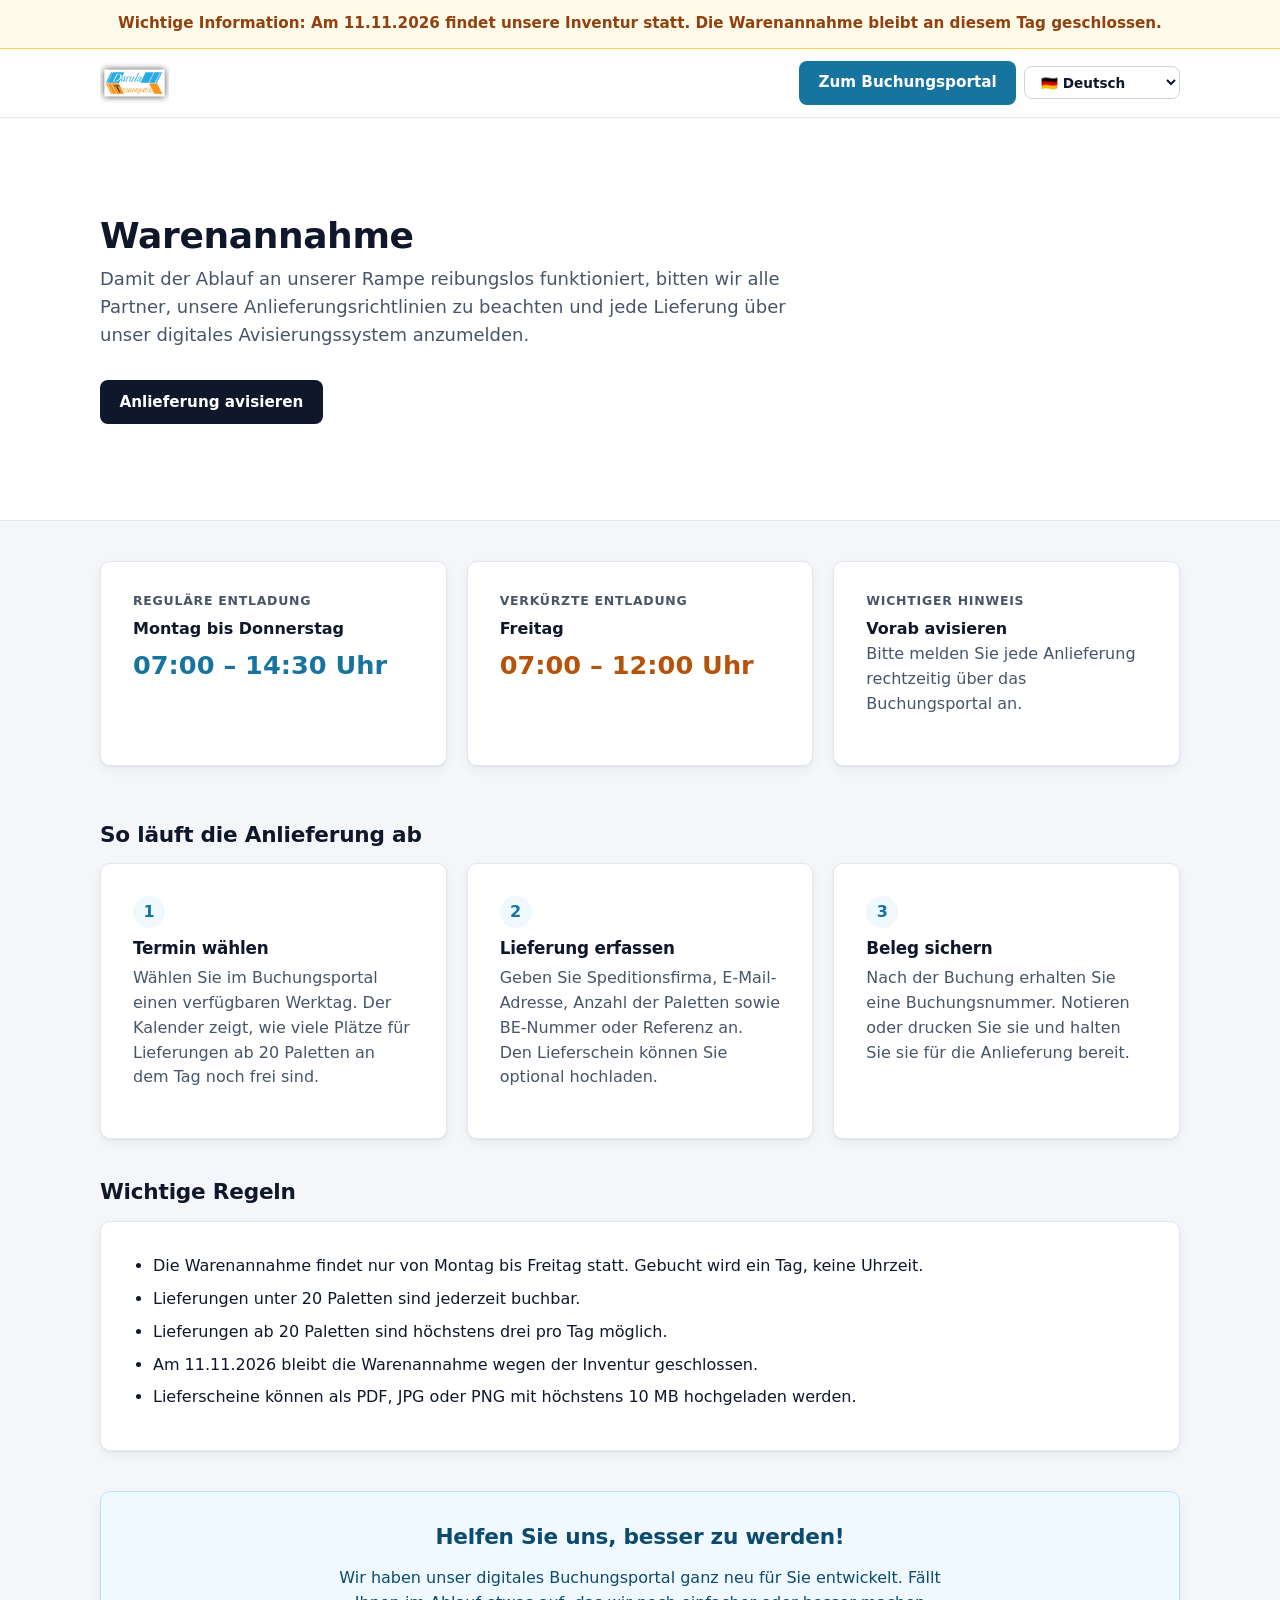
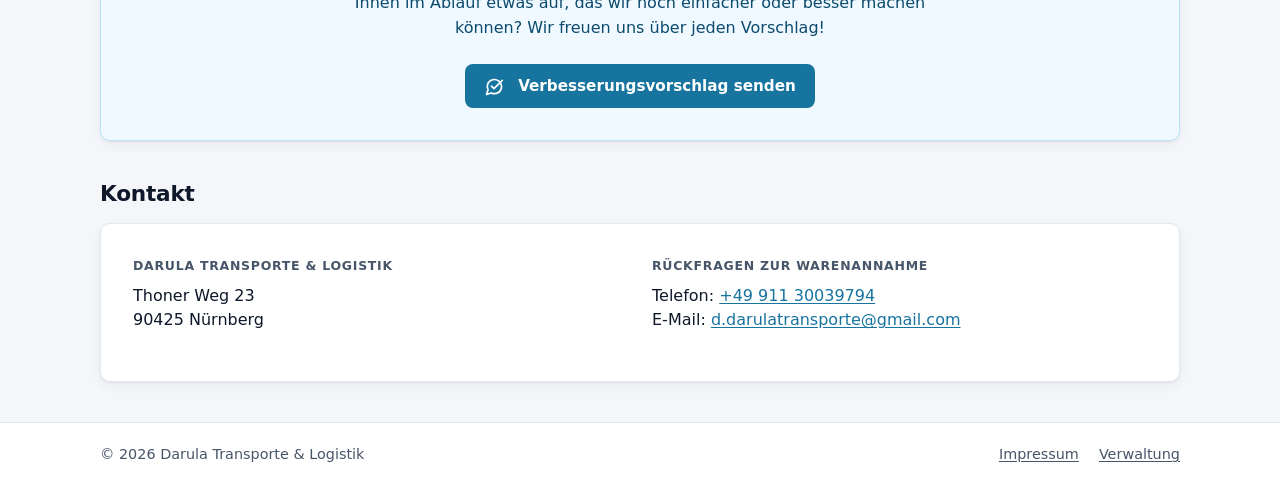
==== commit 2422b9b9: "Update inventory notice in index.html" ====
--- a/index.html
+++ b/index.html
@@ -11,7 +11,7 @@
 <body>
   <a class="skip-link" href="#inhalt" data-i18n="nav.skip">Zum Inhalt springen</a>
 
-  <div class="hinweis-banner" role="note" data-i18n="banner.inventur">Wichtige Information: Am 11.11.2026 findet unsere Inventur statt. Die Warenannahme bleibt an diesem Tag geschlossen.</div>
+  <div class="hinweis-banner" role="note" data-i18n="banner.inventur">Wichtige Information: Vom 21.12.2026 bis zum 08.01.2027 findet unser Betriebsurlaub statt. Die Warenannahme ist ab dem 11.01.2027 wieder geöffnet.</div>
 
   <header class="site-header">
     <div class="container site-header__inner">
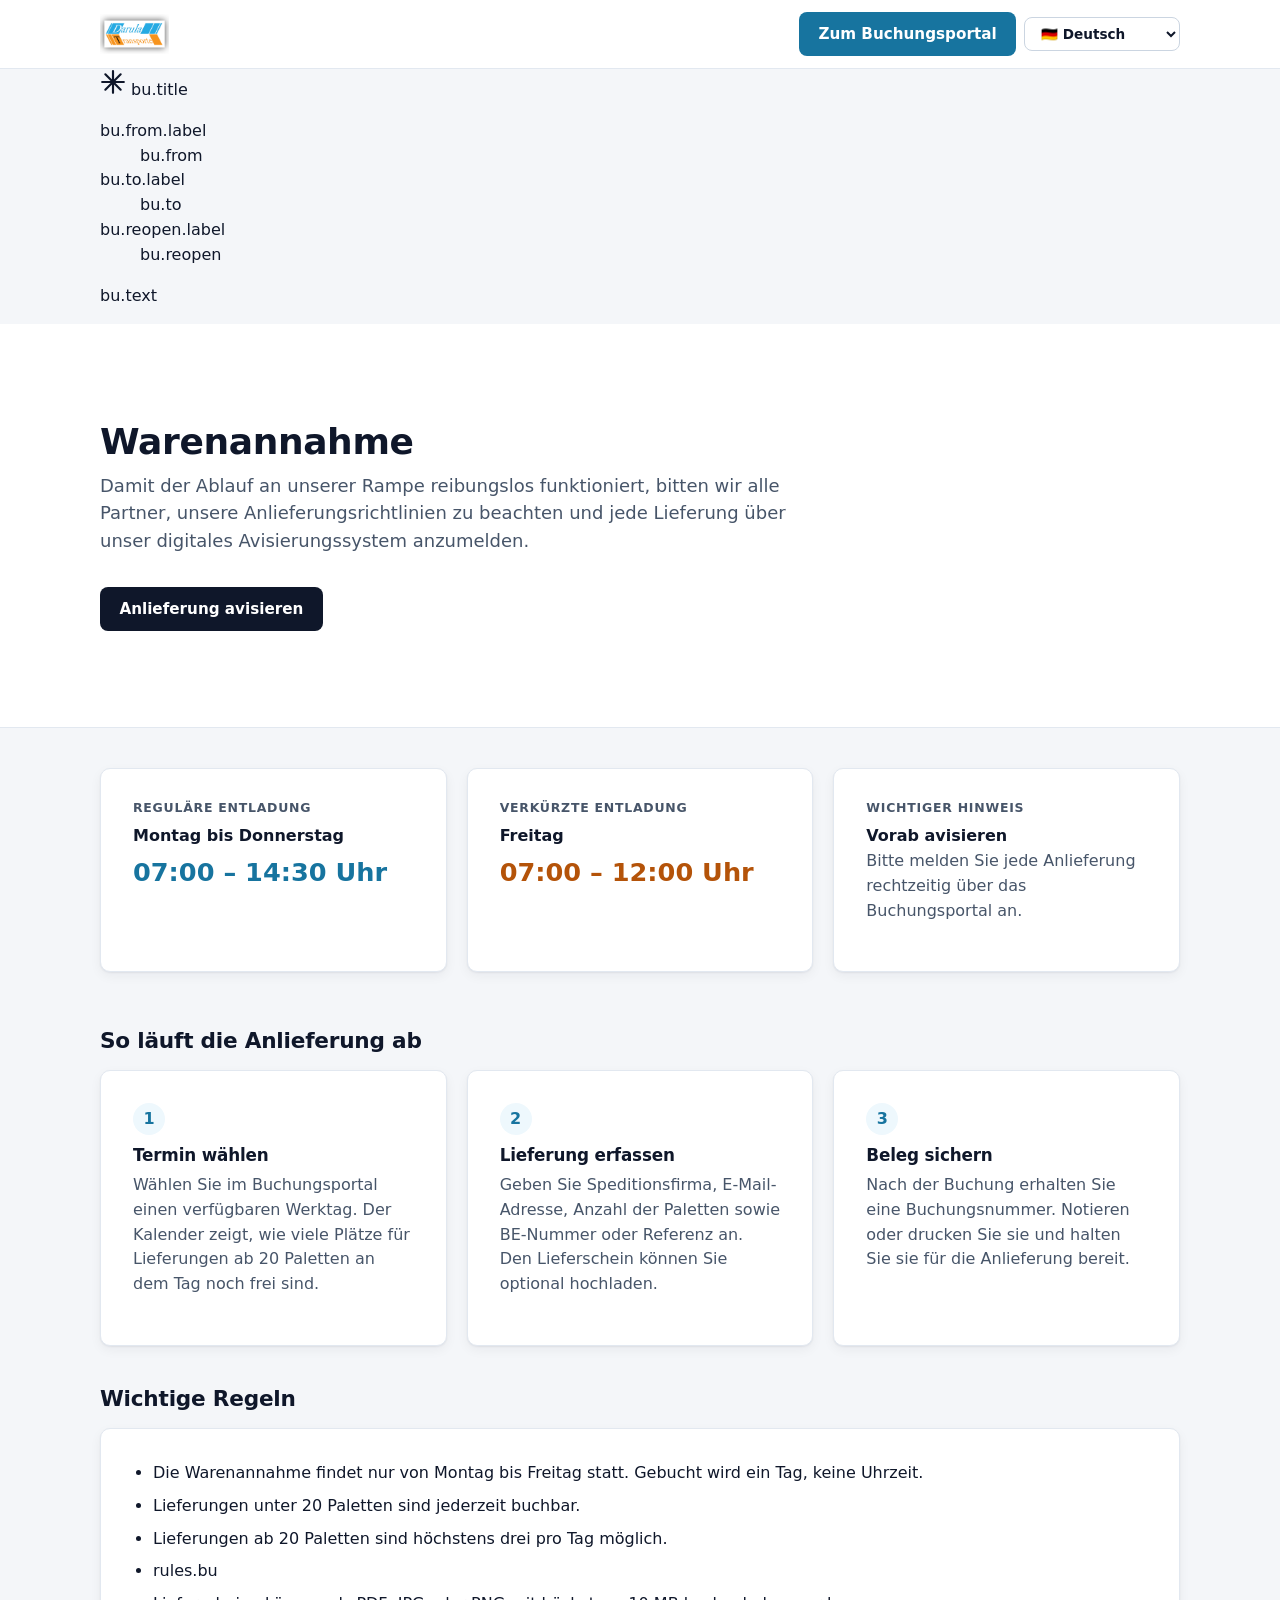
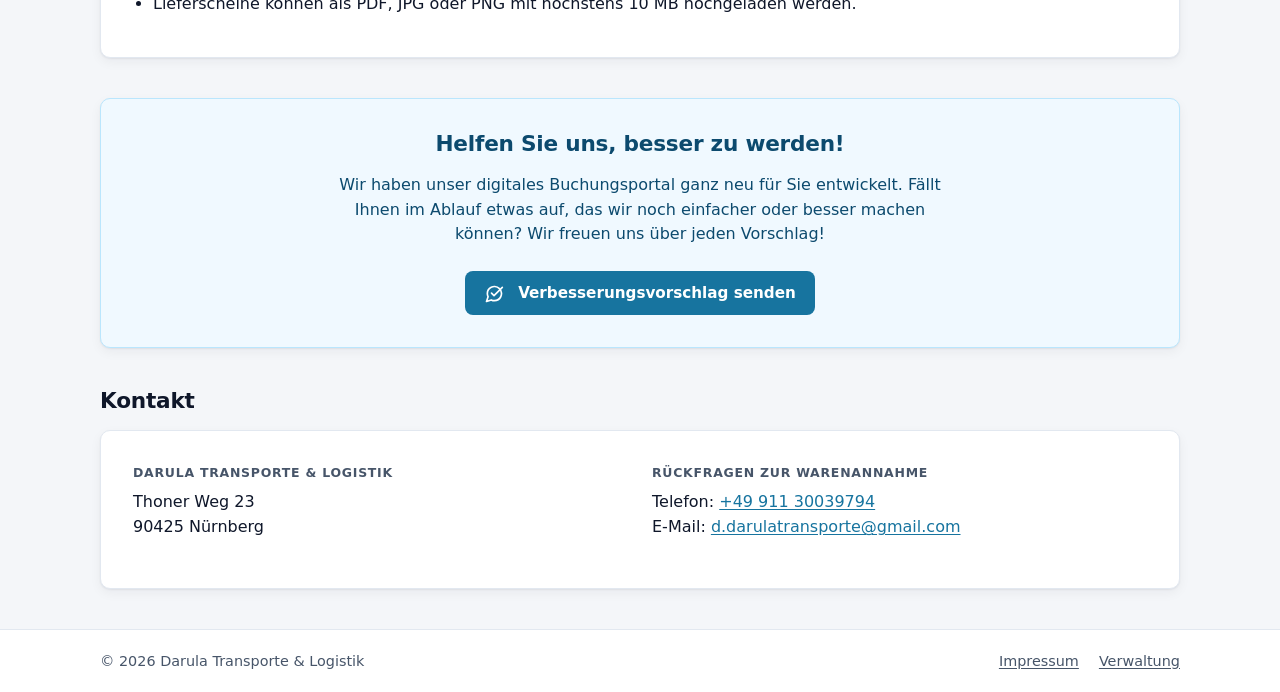
==== commit 399f33e1: "Add Betriebsurlaub banner and update information" ====
--- a/index.html
+++ b/index.html
@@ -7,11 +7,10 @@
   <meta name="description" content="Warenannahme und Anlieferungsrichtlinien von Darula Transporte &amp; Logistik. Anlieferungen digital avisieren." data-i18n-content="meta.description.index">
   <link rel="stylesheet" href="style.css">
   <script src="i18n.js"></script>
+  <script src="i18n-betriebsurlaub.js"></script>
 </head>
 <body>
   <a class="skip-link" href="#inhalt" data-i18n="nav.skip">Zum Inhalt springen</a>
-
-  <div class="hinweis-banner" role="note" data-i18n="banner.inventur">Wichtige Information: Vom 21.12.2026 bis zum 08.01.2027 findet unser Betriebsurlaub statt. Die Warenannahme ist ab dem 11.01.2027 wieder geöffnet.</div>
 
   <header class="site-header">
     <div class="container site-header__inner">
@@ -26,6 +25,33 @@
   </header>
 
   <main id="inhalt">
+    <div class="container bu-wrap">
+      <section class="bu-banner" aria-labelledby="bu-titel">
+        <div class="bu-banner__streifen" aria-hidden="true"></div>
+        <div class="bu-banner__inhalt">
+          <p class="bu-banner__titel" id="bu-titel" role="heading" aria-level="2">
+            <svg class="bu-banner__flocke" width="26" height="26" viewBox="0 0 24 24" fill="none" stroke="currentColor" stroke-width="2" stroke-linecap="round" aria-hidden="true"><path d="M12 2v20M4.93 4.93l14.14 14.14M2 12h20M19.07 4.93L4.93 19.07"/></svg>
+            <span data-i18n="bu.title">BETRIEBSURLAUB 2026/2027</span>
+          </p>
+          <dl class="bu-banner__daten">
+            <div class="bu-banner__feld">
+              <dt data-i18n="bu.from.label">Von</dt>
+              <dd data-i18n="bu.from">Montag, 21.12.2026</dd>
+            </div>
+            <div class="bu-banner__feld">
+              <dt data-i18n="bu.to.label">Bis</dt>
+              <dd data-i18n="bu.to">Freitag, 08.01.2027</dd>
+            </div>
+            <div class="bu-banner__feld bu-banner__feld--wieder">
+              <dt data-i18n="bu.reopen.label">Wiedereröffnung der Warenannahme</dt>
+              <dd data-i18n="bu.reopen">Montag, 11.01.2027</dd>
+            </div>
+          </dl>
+          <p class="bu-banner__text" data-i18n="bu.text">Wir haben Betriebsurlaub vom 21.12.2026 bis einschließlich 08.01.2027. Ab dem 11.01.2027 sind wir wieder für Sie da. Ab diesem Tag ist auch unsere Warenannahme wieder geöffnet. Wir wünschen Ihnen frohe Weihnachten und einen guten Rutsch ins neue Jahr!</p>
+        </div>
+      </section>
+    </div>
+
     <section class="hero">
       <div class="container">
         <h1 data-i18n="hero.title">Warenannahme</h1>
@@ -82,7 +108,7 @@
           <li data-i18n="rules.1">Die Warenannahme findet nur von Montag bis Freitag statt. Gebucht wird ein Tag, keine Uhrzeit.</li>
           <li data-i18n="rules.2">Lieferungen unter 20 Paletten sind jederzeit buchbar.</li>
           <li data-i18n="rules.3">Lieferungen ab 20 Paletten sind höchstens drei pro Tag möglich.</li>
-          <li data-i18n="rules.4">Am 11.11.2026 bleibt die Warenannahme wegen der Inventur geschlossen.</li>
+          <li data-i18n="rules.bu">Vom 21.12.2026 bis einschließlich 08.01.2027 ist die Warenannahme wegen unseres Betriebsurlaubs geschlossen. Ab dem 11.01.2027 ist sie wieder geöffnet.</li>
           <li data-i18n="rules.5">Lieferscheine können als PDF, JPG oder PNG mit höchstens 10 MB hochgeladen werden.</li>
         </ul>
       </div>
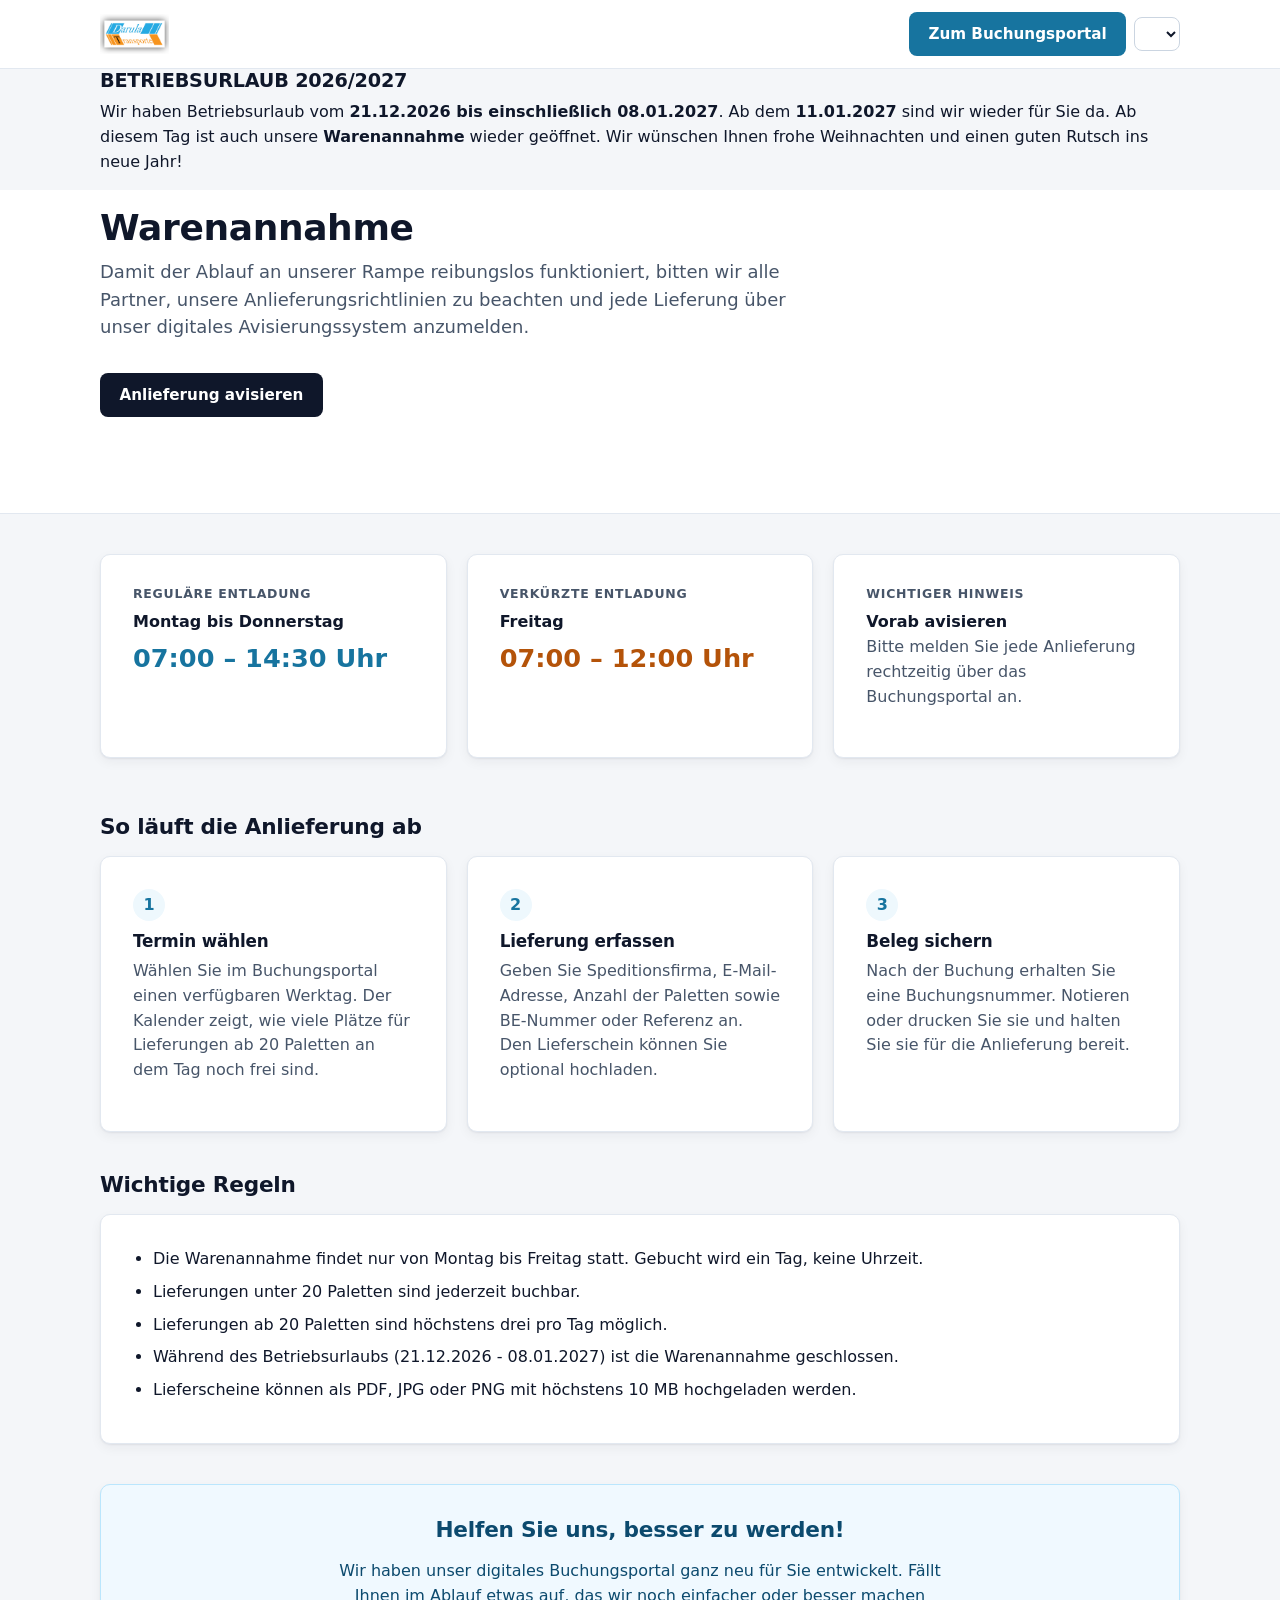
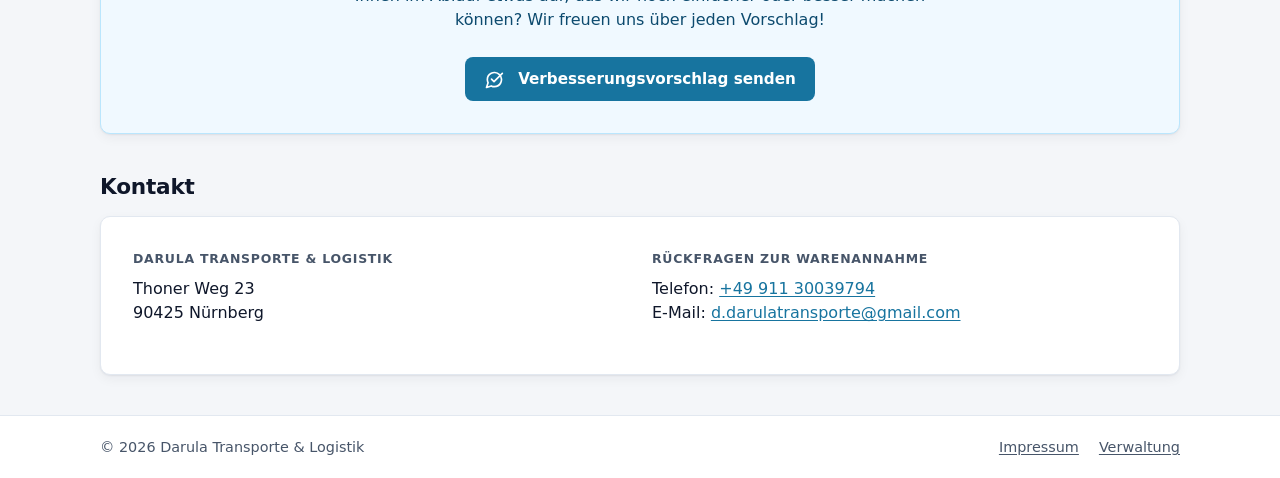
==== commit d9085034: "Update holiday announcement section in index.html Removed the old holiday announcement section and a" ====
--- a/index.html
+++ b/index.html
@@ -7,7 +7,6 @@
   <meta name="description" content="Warenannahme und Anlieferungsrichtlinien von Darula Transporte &amp; Logistik. Anlieferungen digital avisieren." data-i18n-content="meta.description.index">
   <link rel="stylesheet" href="style.css">
   <script src="i18n.js"></script>
-  <script src="i18n-betriebsurlaub.js"></script>
 </head>
 <body>
   <a class="skip-link" href="#inhalt" data-i18n="nav.skip">Zum Inhalt springen</a>
@@ -25,34 +24,15 @@
   </header>
 
   <main id="inhalt">
-    <div class="container bu-wrap">
-      <section class="bu-banner" aria-labelledby="bu-titel">
-        <div class="bu-banner__streifen" aria-hidden="true"></div>
-        <div class="bu-banner__inhalt">
-          <p class="bu-banner__titel" id="bu-titel" role="heading" aria-level="2">
-            <svg class="bu-banner__flocke" width="26" height="26" viewBox="0 0 24 24" fill="none" stroke="currentColor" stroke-width="2" stroke-linecap="round" aria-hidden="true"><path d="M12 2v20M4.93 4.93l14.14 14.14M2 12h20M19.07 4.93L4.93 19.07"/></svg>
-            <span data-i18n="bu.title">BETRIEBSURLAUB 2026/2027</span>
-          </p>
-          <dl class="bu-banner__daten">
-            <div class="bu-banner__feld">
-              <dt data-i18n="bu.from.label">Von</dt>
-              <dd data-i18n="bu.from">Montag, 21.12.2026</dd>
-            </div>
-            <div class="bu-banner__feld">
-              <dt data-i18n="bu.to.label">Bis</dt>
-              <dd data-i18n="bu.to">Freitag, 08.01.2027</dd>
-            </div>
-            <div class="bu-banner__feld bu-banner__feld--wieder">
-              <dt data-i18n="bu.reopen.label">Wiedereröffnung der Warenannahme</dt>
-              <dd data-i18n="bu.reopen">Montag, 11.01.2027</dd>
-            </div>
-          </dl>
-          <p class="bu-banner__text" data-i18n="bu.text">Wir haben Betriebsurlaub vom 21.12.2026 bis einschließlich 08.01.2027. Ab dem 11.01.2027 sind wir wieder für Sie da. Ab diesem Tag ist auch unsere Warenannahme wieder geöffnet. Wir wünschen Ihnen frohe Weihnachten und einen guten Rutsch ins neue Jahr!</p>
-        </div>
-      </section>
-    </div>
-
-    <section class="hero">
+    <!-- NEU: Professionelle Unternehmensankündigung (Betriebsurlaub) -->
+    <section class="container" aria-labelledby="holiday-title">
+      <div class="holiday-hero">
+        <h2 id="holiday-title" data-i18n="holiday.title">BETRIEBSURLAUB 2026/2027</h2>
+        <p data-i18n-html="holiday.banner">Wir haben Betriebsurlaub vom <strong>21.12.2026 bis einschließlich 08.01.2027</strong>. Ab dem <strong class='highlight'>11.01.2027</strong> sind wir wieder für Sie da. Ab diesem Tag ist auch unsere <strong>Warenannahme</strong> wieder geöffnet. Wir wünschen Ihnen frohe Weihnachten und einen guten Rutsch ins neue Jahr!</p>
+      </div>
+    </section>
+
+    <section class="hero" style="padding-top: 1rem;">
       <div class="container">
         <h1 data-i18n="hero.title">Warenannahme</h1>
         <p class="lead" data-i18n="hero.lead">Damit der Ablauf an unserer Rampe reibungslos funktioniert, bitten wir alle Partner, unsere Anlieferungsrichtlinien zu beachten und jede Lieferung über unser digitales Avisierungssystem anzumelden.</p>
@@ -108,13 +88,12 @@
           <li data-i18n="rules.1">Die Warenannahme findet nur von Montag bis Freitag statt. Gebucht wird ein Tag, keine Uhrzeit.</li>
           <li data-i18n="rules.2">Lieferungen unter 20 Paletten sind jederzeit buchbar.</li>
           <li data-i18n="rules.3">Lieferungen ab 20 Paletten sind höchstens drei pro Tag möglich.</li>
-          <li data-i18n="rules.bu">Vom 21.12.2026 bis einschließlich 08.01.2027 ist die Warenannahme wegen unseres Betriebsurlaubs geschlossen. Ab dem 11.01.2027 ist sie wieder geöffnet.</li>
+          <li data-i18n="rules.4">Während des Betriebsurlaubs (21.12.2026 - 08.01.2027) ist die Warenannahme geschlossen.</li>
           <li data-i18n="rules.5">Lieferscheine können als PDF, JPG oder PNG mit höchstens 10 MB hochgeladen werden.</li>
         </ul>
       </div>
     </section>
 
-    <!-- Feedback-Block -->
     <section class="container abschnitt no-print" aria-labelledby="feedback-section-titel">
       <div class="card mitte" style="background: var(--info-bg); border-color: var(--info-line);">
         <h2 id="feedback-section-titel" style="color: var(--info);" data-i18n="feedback.title">Helfen Sie uns, besser zu werden!</h2>
@@ -176,7 +155,6 @@
           <textarea id="fb-nachricht" name="message" rows="4" maxlength="5000" style="resize: vertical;" placeholder="Was können wir an der Webseite besser machen?" data-i18n-placeholder="feedback.form.placeholder" required></textarea>
         </div>
 
-        <!-- Bot-Falle: für Menschen unsichtbar, Bots füllen sie aus -->
         <div style="display:none" aria-hidden="true">
           <label>Website <input type="text" name="website" tabindex="-1" autocomplete="off"></label>
         </div>
@@ -190,15 +168,12 @@
 
 <script src="config.js"></script>
 <script>
-  // Sprach-Auswahl im Header einrichten
   I18n.mountSwitcher(document.getElementById("sprache"));
 </script>
 <script>
 (() => {
   "use strict";
-
   const cfg = window.DARULA_CONFIG || {};
-
   const fbBtn = document.getElementById("feedback-btn");
   const fbModal = document.getElementById("feedback-modal");
   const fbClose = document.getElementById("feedback-close");
@@ -207,8 +182,7 @@
   const fbErsterFeld = document.getElementById("fb-name");
   const fbErfolg = document.getElementById("feedback-erfolg");
   const fbFehler = document.getElementById("feedback-fehler");
-  let fbZuletzt = null;
-  let fbTimer = null;
+  let fbZuletzt = null, fbTimer = null;
 
   function fbOeffnen() {
     clearTimeout(fbTimer);
@@ -225,7 +199,6 @@
     if (fbZuletzt) fbZuletzt.focus();
   }
 
-  // Speichert einen Vorschlag direkt in der Supabase-Tabelle "feedback"
   async function fbSpeichern(daten) {
     const response = await fetch(`${cfg.supabaseUrl}/rest/v1/feedback`, {
       method: "POST",
@@ -237,43 +210,27 @@
       },
       body: JSON.stringify(daten)
     });
-
-    if (!response.ok) {
-      const text = await response.text().catch(() => "");
-      throw new Error(`Supabase antwortete mit ${response.status}: ${text}`);
-    }
+    if (!response.ok) throw new Error(`Supabase antwortete mit ${response.status}`);
   }
 
   fbBtn.addEventListener("click", fbOeffnen);
   fbClose.addEventListener("click", fbSchliessen);
-
-  // Schließen beim Klick außerhalb der Box
-  fbModal.addEventListener("click", (e) => {
-    if (e.target === fbModal) fbSchliessen();
-  });
-
-  // Schließen mit der Escape-Taste
-  document.addEventListener("keydown", (e) => {
-    if (e.key === "Escape" && !fbModal.hidden) fbSchliessen();
-  });
+  fbModal.addEventListener("click", (e) => { if (e.target === fbModal) fbSchliessen(); });
+  document.addEventListener("keydown", (e) => { if (e.key === "Escape" && !fbModal.hidden) fbSchliessen(); });
 
   fbForm.addEventListener("submit", async (e) => {
     e.preventDefault();
     fbForm.classList.add("touched");
-
-    // Zeigt die Browser-Hinweise bei fehlenden oder ungültigen Feldern
     if (!fbForm.reportValidity()) return;
 
     const formData = new FormData(fbForm);
     const istBot = Boolean(formData.get("website"));
-
     fbSubmitBtn.disabled = true;
     fbSubmitBtn.textContent = I18n.t("feedback.sending");
     fbErfolg.hidden = true;
     fbFehler.hidden = true;
 
     try {
-      // Bots bekommen eine Erfolgsmeldung, aber nichts wird gespeichert
       if (!istBot) {
         await fbSpeichern({
           name: formData.get("name").trim(),
@@ -281,18 +238,15 @@
           nachricht: formData.get("message").trim()
         });
       }
-
       fbErfolg.hidden = false;
       fbForm.reset();
       fbForm.classList.remove("touched");
-
-      // Pop-up nach 3 Sekunden automatisch schließen
       fbTimer = setTimeout(() => {
         fbModal.hidden = true;
         fbErfolg.hidden = true;
       }, 3000);
     } catch (error) {
-      console.error("Feedback konnte nicht gespeichert werden:", error);
+      console.error(error);
       fbFehler.hidden = false;
     } finally {
       fbSubmitBtn.disabled = false;
--- a/style.css
+++ b/style.css
@@ -320,3 +320,60 @@
   .card { border: 0; box-shadow: none; }
   .page { padding: 0; }
 }
+
+/* ===== Betriebsurlaub 2026/2027 ===== */
+.bu-wrap { padding-top: 1.5rem; }
+.bu-banner {
+  --bu-gruen: #14532d;
+  --bu-rot: #9f1239;
+  --bu-creme: #fffbf2;
+  --bu-linie: #e9dcc0;
+  position: relative; overflow: hidden;
+  margin-bottom: 1.5rem;
+  background: var(--bu-creme); color: var(--ink);
+  border: 1px solid var(--bu-linie); border-radius: var(--radius); box-shadow: var(--shadow);
+}
+.bu-banner__streifen {
+  height: 6px;
+  background: linear-gradient(90deg, var(--bu-gruen) 0 33.3%, #ffffff 33.3% 66.6%, var(--bu-rot) 66.6%);
+}
+.bu-banner__inhalt { padding: clamp(1.1rem, 3vw, 1.75rem); }
+.bu-banner__titel {
+  display: flex; align-items: center; flex-wrap: wrap; gap: .6rem;
+  margin: 0 0 1rem; font-size: clamp(1.25rem, 3vw, 1.6rem); font-weight: 800;
+  letter-spacing: .02em; color: var(--bu-gruen);
+}
+.bu-banner__flocke { flex: none; color: var(--bu-rot); }
+.bu-banner__daten { display: grid; gap: .75rem; margin: 0 0 1rem; }
+@media (min-width: 700px) { .bu-banner__daten { grid-template-columns: repeat(3, minmax(0, 1fr)); } }
+.bu-banner__feld {
+  padding: .75rem .9rem; background: #ffffff;
+  border: 1px solid var(--bu-linie); border-radius: 8px;
+}
+.bu-banner__feld dt {
+  font-size: .75rem; font-weight: 700; letter-spacing: .06em;
+  text-transform: uppercase; color: var(--ink-soft);
+}
+.bu-banner__feld dd { margin: .2rem 0 0; font-size: 1.05rem; font-weight: 700; color: var(--ink); }
+.bu-banner__feld--wieder { border-color: #86efac; background: #f0fdf4; }
+.bu-banner__feld--wieder dd { color: var(--bu-gruen); }
+.bu-banner__text { margin: 0; color: var(--ink-soft); }
+.bu-banner__hinweis {
+  margin: .85rem 0 0; padding-top: .85rem;
+  border-top: 1px dashed var(--bu-linie); font-weight: 600; color: var(--bu-rot);
+}
+
+/* Kalender: gesperrte Tage im Betriebsurlaub */
+.tag--betriebsurlaub {
+  background: repeating-linear-gradient(135deg, #f1f5f9 0 8px, #e2e8f0 8px 16px);
+  border-color: var(--line-strong); color: var(--ink-soft);
+}
+.tag--betriebsurlaub .tag__zahl { color: var(--ink); }
+.tag--betriebsurlaub .tag__info {
+  padding: 0 .25rem; border-radius: 4px; background: #ffffff;
+  font-weight: 700; color: var(--ink); hyphens: auto; overflow-wrap: anywhere;
+}
+.punkt--betriebsurlaub {
+  background: repeating-linear-gradient(135deg, #cbd5e1 0 3px, #f1f5f9 3px 6px);
+  border: 1px solid #94a3b8;
+}
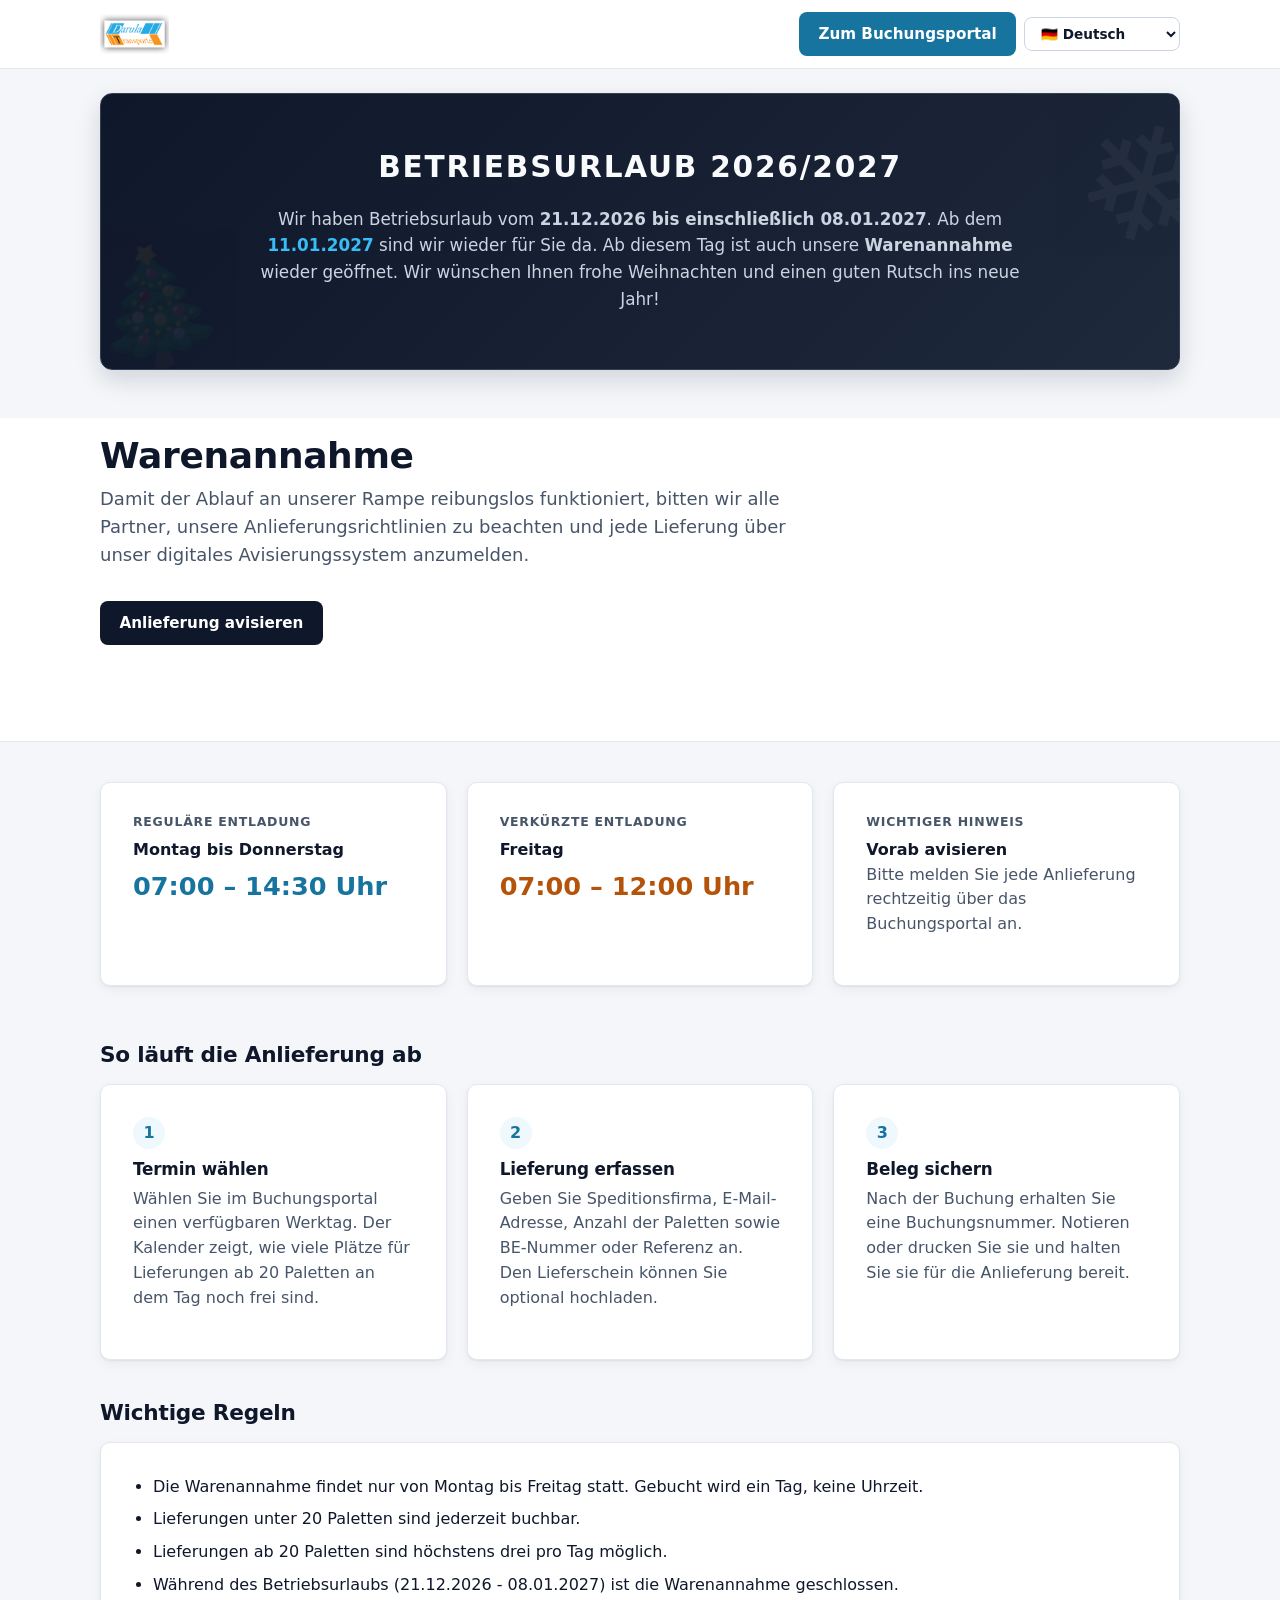
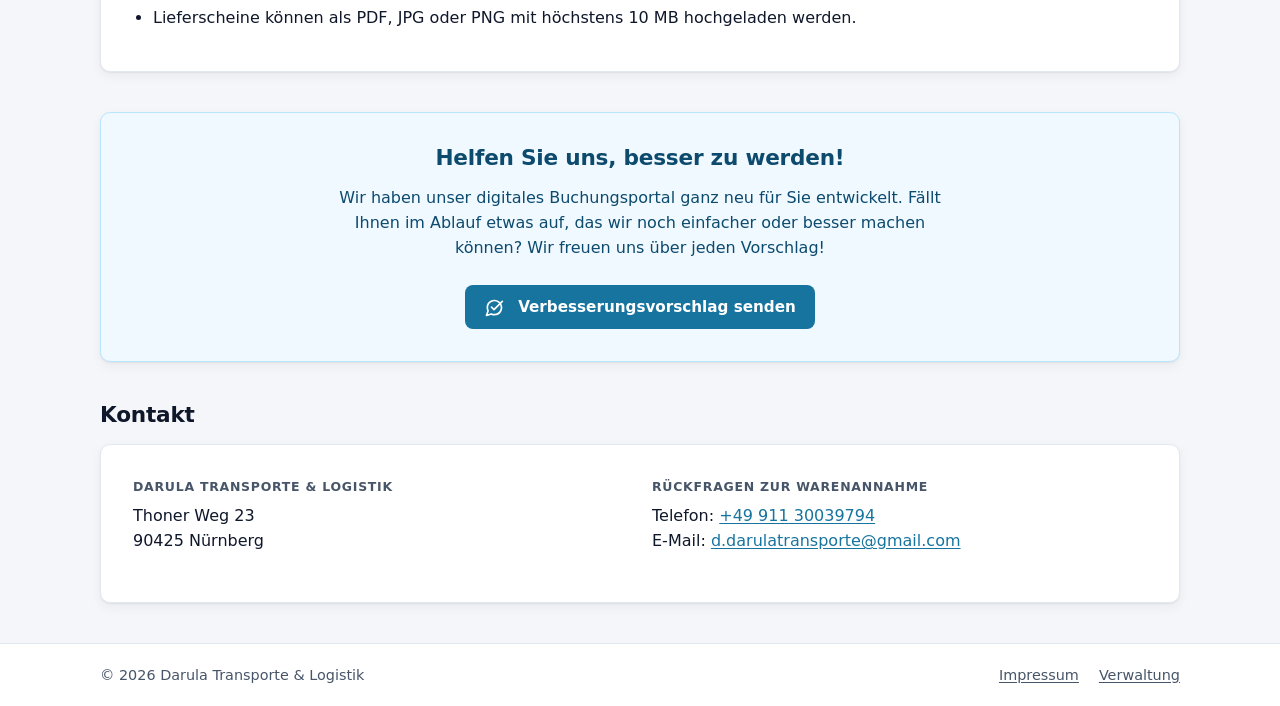
==== commit 85394fc7: "Add Christmas background and effects Added festive styles and scripts for Christmas effects." ====
--- a/index.html
+++ b/index.html
@@ -6,7 +6,14 @@
   <title data-i18n="meta.title.index">Warenannahme | Darula Transporte</title>
   <meta name="description" content="Warenannahme und Anlieferungsrichtlinien von Darula Transporte &amp; Logistik. Anlieferungen digital avisieren." data-i18n-content="meta.description.index">
   <link rel="stylesheet" href="style.css">
+  
+  <!-- NEU: Weihnachtlicher Hintergrund & Effekte -->
+  <link rel="stylesheet" href="christmas.css">
+  
   <script src="i18n.js"></script>
+  
+  <!-- NEU: Steuerungs-Script für Schnee, Sterne und Schlitten -->
+  <script src="christmas.js" defer></script>
 </head>
 <body>
   <a class="skip-link" href="#inhalt" data-i18n="nav.skip">Zum Inhalt springen</a>
@@ -24,7 +31,6 @@
   </header>
 
   <main id="inhalt">
-    <!-- NEU: Professionelle Unternehmensankündigung (Betriebsurlaub) -->
     <section class="container" aria-labelledby="holiday-title">
       <div class="holiday-hero">
         <h2 id="holiday-title" data-i18n="holiday.title">BETRIEBSURLAUB 2026/2027</h2>
@@ -131,7 +137,6 @@
     </div>
   </footer>
 
-  <!-- Feedback-Pop-up -->
   <div id="feedback-modal" class="modal-overlay no-print" hidden>
     <div class="modal-box" role="dialog" aria-labelledby="feedback-titel" aria-modal="true">
       <button id="feedback-close" class="modal-close" type="button" aria-label="Schließen" data-i18n-aria-label="feedback.close">&times;</button>
@@ -173,6 +178,7 @@
 <script>
 (() => {
   "use strict";
+
   const cfg = window.DARULA_CONFIG || {};
   const fbBtn = document.getElementById("feedback-btn");
   const fbModal = document.getElementById("feedback-modal");
@@ -182,7 +188,8 @@
   const fbErsterFeld = document.getElementById("fb-name");
   const fbErfolg = document.getElementById("feedback-erfolg");
   const fbFehler = document.getElementById("feedback-fehler");
-  let fbZuletzt = null, fbTimer = null;
+  let fbZuletzt = null;
+  let fbTimer = null;
 
   function fbOeffnen() {
     clearTimeout(fbTimer);
@@ -210,13 +217,20 @@
       },
       body: JSON.stringify(daten)
     });
-    if (!response.ok) throw new Error(`Supabase antwortete mit ${response.status}`);
+
+    if (!response.ok) {
+      throw new Error(`Supabase antwortete mit ${response.status}`);
+    }
   }
 
   fbBtn.addEventListener("click", fbOeffnen);
   fbClose.addEventListener("click", fbSchliessen);
-  fbModal.addEventListener("click", (e) => { if (e.target === fbModal) fbSchliessen(); });
-  document.addEventListener("keydown", (e) => { if (e.key === "Escape" && !fbModal.hidden) fbSchliessen(); });
+  fbModal.addEventListener("click", (e) => {
+    if (e.target === fbModal) fbSchliessen();
+  });
+  document.addEventListener("keydown", (e) => {
+    if (e.key === "Escape" && !fbModal.hidden) fbSchliessen();
+  });
 
   fbForm.addEventListener("submit", async (e) => {
     e.preventDefault();
@@ -225,6 +239,7 @@
 
     const formData = new FormData(fbForm);
     const istBot = Boolean(formData.get("website"));
+
     fbSubmitBtn.disabled = true;
     fbSubmitBtn.textContent = I18n.t("feedback.sending");
     fbErfolg.hidden = true;
@@ -246,7 +261,6 @@
         fbErfolg.hidden = true;
       }, 3000);
     } catch (error) {
-      console.error(error);
       fbFehler.hidden = false;
     } finally {
       fbSubmitBtn.disabled = false;
--- a/style.css
+++ b/style.css
@@ -377,3 +377,93 @@
   background: repeating-linear-gradient(135deg, #cbd5e1 0 3px, #f1f5f9 3px 6px);
   border: 1px solid #94a3b8;
 }
+/* --- NEU: Betriebsurlaub & Erweiterte Styles --- */
+
+/* Hero-Banner auf der Startseite */
+.holiday-hero {
+  background: linear-gradient(135deg, #0f172a 0%, #1e293b 100%);
+  color: #f8fafc;
+  padding: clamp(2rem, 5vw, 3.5rem);
+  border-radius: 12px;
+  margin: 1.5rem auto 3rem;
+  text-align: center;
+  position: relative;
+  overflow: hidden;
+  box-shadow: 0 10px 25px rgba(15,23,42, 0.15);
+  border: 1px solid #334155;
+}
+.holiday-hero::before {
+  content: '❄️';
+  position: absolute;
+  font-size: 10rem;
+  opacity: 0.04;
+  top: -2rem;
+  right: -2rem;
+  transform: rotate(15deg);
+  pointer-events: none;
+}
+.holiday-hero::after {
+  content: '🎄';
+  position: absolute;
+  font-size: 7rem;
+  opacity: 0.06;
+  bottom: -1.5rem;
+  left: -1rem;
+  transform: rotate(-10deg);
+  pointer-events: none;
+}
+.holiday-hero h2 {
+  color: #f8fafc;
+  font-size: clamp(1.4rem, 4vw, 1.85rem);
+  margin-bottom: 1.25rem;
+  letter-spacing: 0.06em;
+}
+.holiday-hero p {
+  color: #cbd5e1;
+  font-size: 1.05rem;
+  max-width: 800px;
+  margin: 0 auto;
+  line-height: 1.6;
+}
+.holiday-hero .highlight {
+  color: #38bdf8;
+  font-weight: 700;
+}
+
+/* Urlaub im Kalender */
+.tag--urlaub { 
+  background: #fef2f2; 
+  border-color: #fecaca; 
+  color: #991b1b; 
+}
+.tag--urlaub .tag__info { 
+  font-weight: 600; 
+  color: #991b1b; 
+}
+.punkt--urlaub { 
+  background: #ef4444; 
+}
+
+/* Banner für das Avisierungsportal (Permanent Alert) */
+.holiday-alert {
+  background: linear-gradient(135deg, var(--info-bg) 0%, #e0f2fe 100%);
+  border: 1px solid var(--info-line);
+  color: var(--info);
+  border-radius: var(--radius);
+  padding: 1.5rem;
+  margin-bottom: 2rem;
+  text-align: center;
+  box-shadow: var(--shadow);
+}
+.holiday-alert strong {
+  display: block;
+  margin-bottom: 0.5rem;
+  font-size: 1.15rem;
+}
+.holiday-alert span {
+  font-size: 0.95rem;
+  line-height: 1.5;
+}
+.holiday-alert .highlight {
+  color: var(--brand-dark);
+}
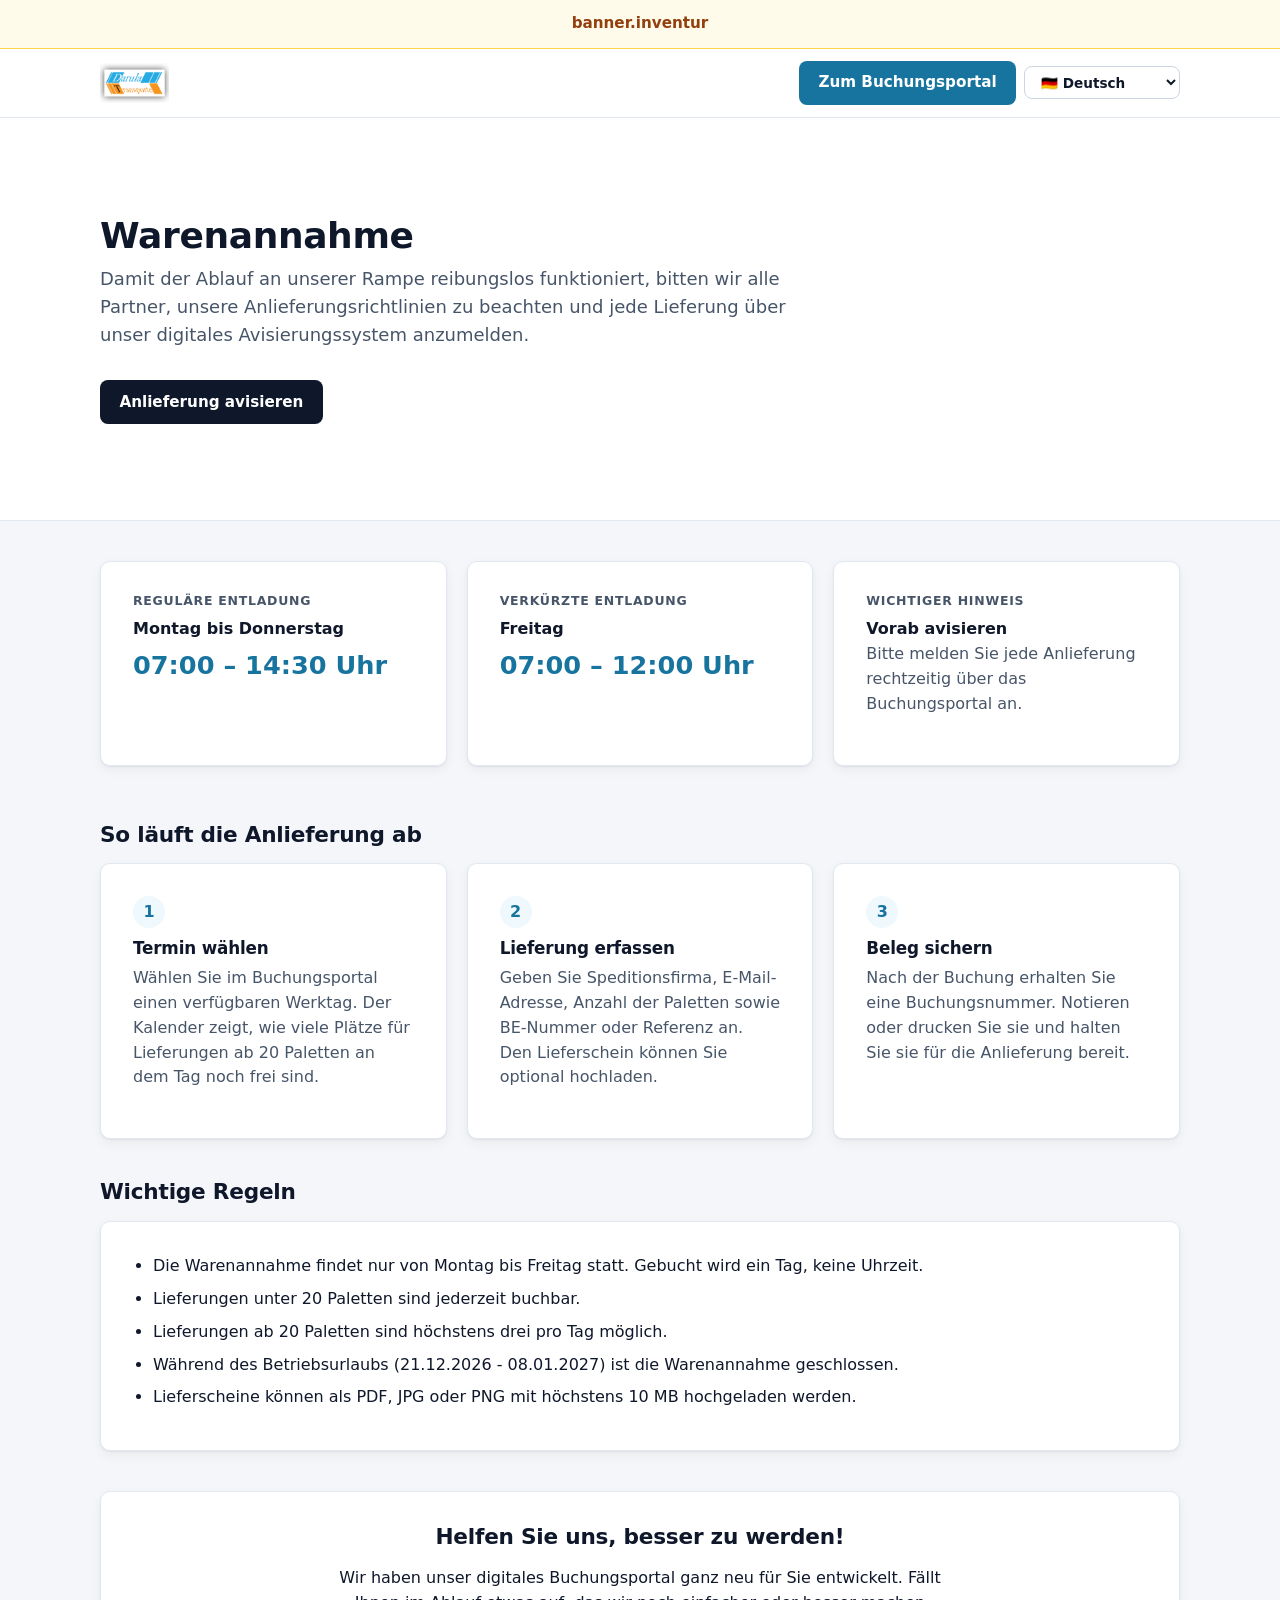
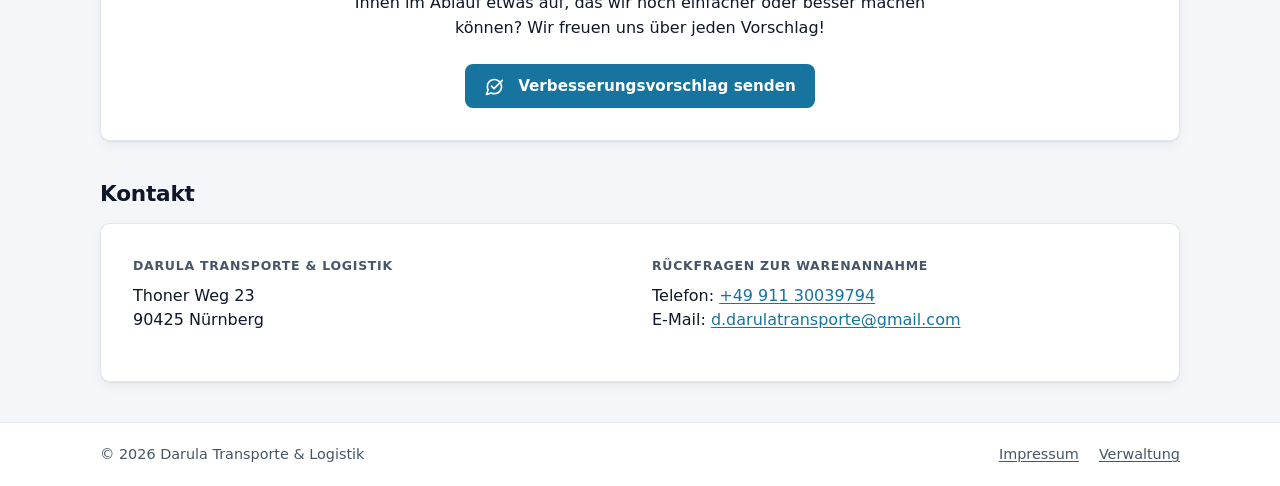
==== commit cc2c8fcc: "Revamp index.html for winter theme and feedback updates Updated styles and scripts for winter theme," ====
--- a/index.html
+++ b/index.html
@@ -5,106 +5,105 @@
   <meta name="viewport" content="width=device-width, initial-scale=1.0">
   <title data-i18n="meta.title.index">Warenannahme | Darula Transporte</title>
   <meta name="description" content="Warenannahme und Anlieferungsrichtlinien von Darula Transporte &amp; Logistik. Anlieferungen digital avisieren." data-i18n-content="meta.description.index">
+  
+  <!-- Basis Stylesheet -->
   <link rel="stylesheet" href="style.css">
   
-  <!-- NEU: Weihnachtlicher Hintergrund & Effekte -->
-  <link rel="stylesheet" href="christmas.css">
+  <!-- NEU: Holographic Winter Wonderland Design -->
+  <link rel="stylesheet" href="winter-wonderland.css">
   
   <script src="i18n.js"></script>
   
-  <!-- NEU: Steuerungs-Script für Schnee, Sterne und Schlitten -->
-  <script src="christmas.js" defer></script>
+  <!-- NEU: Holographic Winter Wonderland Animationen -->
+  <script src="winter-wonderland.js" defer></script>
 </head>
 <body>
   <a class="skip-link" href="#inhalt" data-i18n="nav.skip">Zum Inhalt springen</a>
 
-  <header class="site-header">
+  <div class="hinweis-banner holo-glass" role="note" data-i18n="banner.inventur">Wichtige Information: Vom 21.12.2026 bis zum 08.01.2027 findet unser Betriebsurlaub statt. Die Warenannahme ist ab dem 11.01.2027 wieder geöffnet.</div>
+
+  <header class="site-header holo-glass">
     <div class="container site-header__inner">
       <a href="index.html" aria-label="Zur Startseite" data-i18n-aria-label="nav.home">
-        <img class="logo" src="darula_logo.jpg" alt="Darula Transporte" height="40">
+        <!-- Logo mit Filter, falls es zu dunkel für den neuen Hintergrund ist -->
+        <img class="logo logo-glow" src="darula_logo.jpg" alt="Darula Transporte" height="40">
       </a>
       <nav class="nav" aria-label="Hauptnavigation" data-i18n-aria-label="nav.main">
-        <a class="btn btn--primary" href="avisierung.html" data-i18n="nav.booking">Zum Buchungsportal</a>
-        <select id="sprache" class="btn btn--ghost btn--klein" aria-label="Sprache" data-i18n-aria-label="nav.language"></select>
+        <a class="btn btn--primary holo-btn" href="avisierung.html" data-i18n="nav.booking">Zum Buchungsportal</a>
+        <select id="sprache" class="btn btn--ghost btn--klein holo-input" aria-label="Sprache" data-i18n-aria-label="nav.language"></select>
       </nav>
     </div>
   </header>
 
   <main id="inhalt">
-    <section class="container" aria-labelledby="holiday-title">
-      <div class="holiday-hero">
-        <h2 id="holiday-title" data-i18n="holiday.title">BETRIEBSURLAUB 2026/2027</h2>
-        <p data-i18n-html="holiday.banner">Wir haben Betriebsurlaub vom <strong>21.12.2026 bis einschließlich 08.01.2027</strong>. Ab dem <strong class='highlight'>11.01.2027</strong> sind wir wieder für Sie da. Ab diesem Tag ist auch unsere <strong>Warenannahme</strong> wieder geöffnet. Wir wünschen Ihnen frohe Weihnachten und einen guten Rutsch ins neue Jahr!</p>
-      </div>
-    </section>
-
-    <section class="hero" style="padding-top: 1rem;">
+    <section class="hero holo-hero">
       <div class="container">
-        <h1 data-i18n="hero.title">Warenannahme</h1>
-        <p class="lead" data-i18n="hero.lead">Damit der Ablauf an unserer Rampe reibungslos funktioniert, bitten wir alle Partner, unsere Anlieferungsrichtlinien zu beachten und jede Lieferung über unser digitales Avisierungssystem anzumelden.</p>
-        <a class="btn btn--dark" href="avisierung.html" data-i18n="hero.cta">Anlieferung avisieren</a>
+        <h1 class="glow-text" data-i18n="hero.title">Warenannahme</h1>
+        <p class="lead text-icy" data-i18n="hero.lead">Damit der Ablauf an unserer Rampe reibungslos funktioniert, bitten wir alle Partner, unsere Anlieferungsrichtlinien zu beachten und jede Lieferung über unser digitales Avisierungssystem anzumelden.</p>
+        <a class="btn btn--dark holo-btn-dark" href="avisierung.html" data-i18n="hero.cta">Anlieferung avisieren</a>
       </div>
     </section>
 
     <section class="container zeiten" aria-label="Öffnungszeiten" data-i18n-aria-label="zeiten.aria">
-      <article class="card">
-        <h2 class="eyebrow" data-i18n="zeiten.regular.label">Reguläre Entladung</h2>
+      <article class="card holo-card">
+        <h2 class="eyebrow text-icy" data-i18n="zeiten.regular.label">Reguläre Entladung</h2>
         <p class="tag-name" data-i18n="zeiten.regular.days">Montag bis Donnerstag</p>
-        <p class="zeit" data-i18n="zeiten.regular.time">07:00 – 14:30 Uhr</p>
+        <p class="zeit glow-text-blue" data-i18n="zeiten.regular.time">07:00 – 14:30 Uhr</p>
       </article>
 
-      <article class="card">
-        <h2 class="eyebrow" data-i18n="zeiten.short.label">Verkürzte Entladung</h2>
+      <article class="card holo-card">
+        <h2 class="eyebrow text-icy" data-i18n="zeiten.short.label">Verkürzte Entladung</h2>
         <p class="tag-name" data-i18n="zeiten.short.days">Freitag</p>
-        <p class="zeit zeit--orange" data-i18n="zeiten.short.time">07:00 – 12:00 Uhr</p>
+        <p class="zeit glow-text-orange" data-i18n="zeiten.short.time">07:00 – 12:00 Uhr</p>
       </article>
 
-      <article class="card">
-        <h2 class="eyebrow" data-i18n="zeiten.note.label">Wichtiger Hinweis</h2>
+      <article class="card holo-card">
+        <h2 class="eyebrow text-icy" data-i18n="zeiten.note.label">Wichtiger Hinweis</h2>
         <p class="tag-name" data-i18n="zeiten.note.days">Vorab avisieren</p>
-        <p class="muted" data-i18n="zeiten.note.text">Bitte melden Sie jede Anlieferung rechtzeitig über das Buchungsportal an.</p>
+        <p class="muted text-icy" data-i18n="zeiten.note.text">Bitte melden Sie jede Anlieferung rechtzeitig über das Buchungsportal an.</p>
       </article>
     </section>
 
     <section class="container abschnitt" aria-labelledby="ablauf-titel">
-      <h2 id="ablauf-titel" data-i18n="steps.title">So läuft die Anlieferung ab</h2>
+      <h2 id="ablauf-titel" class="glow-text" data-i18n="steps.title">So läuft die Anlieferung ab</h2>
       <div class="schritte">
-        <article class="card">
-          <span class="schritt-nr" aria-hidden="true">1</span>
+        <article class="card holo-card">
+          <span class="schritt-nr holo-badge" aria-hidden="true">1</span>
           <h3 data-i18n="steps.1.title">Termin wählen</h3>
-          <p class="muted" data-i18n="steps.1.text">Wählen Sie im Buchungsportal einen verfügbaren Werktag. Der Kalender zeigt, wie viele Plätze für Lieferungen ab 20 Paletten an dem Tag noch frei sind.</p>
+          <p class="muted text-icy" data-i18n="steps.1.text">Wählen Sie im Buchungsportal einen verfügbaren Werktag. Der Kalender zeigt, wie viele Plätze für Lieferungen ab 20 Paletten an dem Tag noch frei sind.</p>
         </article>
-        <article class="card">
-          <span class="schritt-nr" aria-hidden="true">2</span>
+        <article class="card holo-card">
+          <span class="schritt-nr holo-badge" aria-hidden="true">2</span>
           <h3 data-i18n="steps.2.title">Lieferung erfassen</h3>
-          <p class="muted" data-i18n="steps.2.text">Geben Sie Speditionsfirma, E-Mail-Adresse, Anzahl der Paletten sowie BE-Nummer oder Referenz an. Den Lieferschein können Sie optional hochladen.</p>
+          <p class="muted text-icy" data-i18n="steps.2.text">Geben Sie Speditionsfirma, E-Mail-Adresse, Anzahl der Paletten sowie BE-Nummer oder Referenz an. Den Lieferschein können Sie optional hochladen.</p>
         </article>
-        <article class="card">
-          <span class="schritt-nr" aria-hidden="true">3</span>
+        <article class="card holo-card">
+          <span class="schritt-nr holo-badge" aria-hidden="true">3</span>
           <h3 data-i18n="steps.3.title">Beleg sichern</h3>
-          <p class="muted" data-i18n="steps.3.text">Nach der Buchung erhalten Sie eine Buchungsnummer. Notieren oder drucken Sie sie und halten Sie sie für die Anlieferung bereit.</p>
+          <p class="muted text-icy" data-i18n="steps.3.text">Nach der Buchung erhalten Sie eine Buchungsnummer. Notieren oder drucken Sie sie und halten Sie sie für die Anlieferung bereit.</p>
         </article>
       </div>
     </section>
 
     <section class="container abschnitt" aria-labelledby="regeln-titel">
-      <h2 id="regeln-titel" data-i18n="rules.title">Wichtige Regeln</h2>
-      <div class="card">
+      <h2 id="regeln-titel" class="glow-text" data-i18n="rules.title">Wichtige Regeln</h2>
+      <div class="card holo-card">
         <ul class="regel-liste">
           <li data-i18n="rules.1">Die Warenannahme findet nur von Montag bis Freitag statt. Gebucht wird ein Tag, keine Uhrzeit.</li>
           <li data-i18n="rules.2">Lieferungen unter 20 Paletten sind jederzeit buchbar.</li>
           <li data-i18n="rules.3">Lieferungen ab 20 Paletten sind höchstens drei pro Tag möglich.</li>
-          <li data-i18n="rules.4">Während des Betriebsurlaubs (21.12.2026 - 08.01.2027) ist die Warenannahme geschlossen.</li>
+          <li data-i18n="rules.4">Während des Betriebsurlaubs (21.12. - 08.01.) bleibt die Warenannahme geschlossen.</li>
           <li data-i18n="rules.5">Lieferscheine können als PDF, JPG oder PNG mit höchstens 10 MB hochgeladen werden.</li>
         </ul>
       </div>
     </section>
 
+    <!-- Feedback-Block -->
     <section class="container abschnitt no-print" aria-labelledby="feedback-section-titel">
-      <div class="card mitte" style="background: var(--info-bg); border-color: var(--info-line);">
-        <h2 id="feedback-section-titel" style="color: var(--info);" data-i18n="feedback.title">Helfen Sie uns, besser zu werden!</h2>
-        <p style="color: var(--info); max-width: 40rem; margin: 0 auto;" data-i18n="feedback.text">Wir haben unser digitales Buchungsportal ganz neu für Sie entwickelt. Fällt Ihnen im Ablauf etwas auf, das wir noch einfacher oder besser machen können? Wir freuen uns über jeden Vorschlag!</p>
-        <button id="feedback-btn" class="btn btn--primary mt-lg" type="button">
+      <div class="card mitte holo-card holo-card--highlight">
+        <h2 id="feedback-section-titel" class="glow-text-blue" data-i18n="feedback.title">Helfen Sie uns, besser zu werden!</h2>
+        <p class="text-icy" style="max-width: 40rem; margin: 0 auto;" data-i18n="feedback.text">Wir haben unser digitales Buchungsportal ganz neu für Sie entwickelt. Fällt Ihnen im Ablauf etwas auf, das wir noch einfacher oder besser machen können? Wir freuen uns über jeden Vorschlag!</p>
+        <button id="feedback-btn" class="btn btn--primary holo-btn mt-lg" type="button">
           <svg width="20" height="20" viewBox="0 0 24 24" fill="none" stroke="currentColor" stroke-width="2" stroke-linecap="round" stroke-linejoin="round" style="margin-right: 6px; margin-bottom: -2px;" aria-hidden="true"><path d="M21 11.5a8.38 8.38 0 0 1-.9 3.8 8.5 8.5 0 0 1-7.6 4.7 8.38 8.38 0 0 1-3.8-.9L3 21l1.9-5.7a8.38 8.38 0 0 1-.9-3.8 8.5 8.5 0 0 1 4.7-7.6 8.38 8.38 0 0 1 3.8-.9h.5a8.48 8.48 0 0 1 8 8v.5z"></path><polyline points="9 11 12 14 22 4"></polyline></svg>
           <span data-i18n="feedback.open">Verbesserungsvorschlag senden</span>
         </button>
@@ -112,52 +111,53 @@
     </section>
 
     <section class="container abschnitt" aria-labelledby="kontakt-titel">
-      <h2 id="kontakt-titel" data-i18n="contact.title">Kontakt</h2>
-      <div class="card kontakt">
+      <h2 id="kontakt-titel" class="glow-text" data-i18n="contact.title">Kontakt</h2>
+      <div class="card holo-card kontakt">
         <div>
-          <p class="eyebrow">Darula Transporte &amp; Logistik</p>
+          <p class="eyebrow text-icy">Darula Transporte &amp; Logistik</p>
           <p>Thoner Weg 23<br>90425 Nürnberg</p>
         </div>
         <div>
-          <p class="eyebrow" data-i18n="contact.queries">Rückfragen zur Warenannahme</p>
-          <p><span data-i18n="contact.phone">Telefon:</span> <a href="tel:+4991130039794">+49 911 30039794</a><br>
-          <span data-i18n="contact.email">E-Mail:</span> <a href="mailto:d.darulatransporte@gmail.com">d.darulatransporte@gmail.com</a></p>
+          <p class="eyebrow text-icy" data-i18n="contact.queries">Rückfragen zur Warenannahme</p>
+          <p><span data-i18n="contact.phone">Telefon:</span> <a href="tel:+4991130039794" class="glow-link">+49 911 30039794</a><br>
+          <span data-i18n="contact.email">E-Mail:</span> <a href="mailto:d.darulatransporte@gmail.com" class="glow-link">d.darulatransporte@gmail.com</a></p>
         </div>
       </div>
     </section>
   </main>
 
-  <footer class="site-footer">
+  <footer class="site-footer holo-glass">
     <div class="container site-footer__inner">
       <span>&copy; 2026 Darula Transporte &amp; Logistik</span>
       <nav aria-label="Rechtliches" data-i18n-aria-label="footer.legal">
-        <a href="impressum.html">Impressum</a>
-        <a href="admin.html" data-i18n="footer.admin">Verwaltung</a>
+        <a href="impressum.html" class="glow-link">Impressum</a>
+        <a href="admin.html" class="glow-link" data-i18n="footer.admin">Verwaltung</a>
       </nav>
     </div>
   </footer>
 
+  <!-- Feedback-Pop-up -->
   <div id="feedback-modal" class="modal-overlay no-print" hidden>
-    <div class="modal-box" role="dialog" aria-labelledby="feedback-titel" aria-modal="true">
-      <button id="feedback-close" class="modal-close" type="button" aria-label="Schließen" data-i18n-aria-label="feedback.close">&times;</button>
-      <h2 id="feedback-titel" data-i18n="feedback.modal.title">Ideen zur Webseite?</h2>
-      <p class="muted" data-i18n="feedback.modal.text.index">Fällt Ihnen etwas auf, das wir an unserem neuen Buchungsportal noch verbessern können? Wir freuen uns über Ihre Vorschläge!</p>
-
-      <div id="feedback-erfolg" class="alert alert--info" role="status" hidden data-i18n="feedback.success">Vielen Dank für Ihre Vorschläge!</div>
-      <div id="feedback-fehler" class="alert alert--error" role="alert" hidden data-i18n="feedback.error">Der Vorschlag konnte leider nicht gespeichert werden. Bitte versuchen Sie es später noch einmal oder rufen Sie uns an: +49 911 30039794.</div>
+    <div class="modal-box holo-card" role="dialog" aria-labelledby="feedback-titel" aria-modal="true">
+      <button id="feedback-close" class="modal-close text-icy" type="button" aria-label="Schließen" data-i18n-aria-label="feedback.close">&times;</button>
+      <h2 id="feedback-titel" class="glow-text" data-i18n="feedback.modal.title">Ideen zur Webseite?</h2>
+      <p class="muted text-icy" data-i18n="feedback.modal.text.index">Fällt Ihnen etwas auf, das wir an unserem neuen Buchungsportal noch verbessern können? Wir freuen uns über Ihre Vorschläge!</p>
+
+      <div id="feedback-erfolg" class="alert alert--info holo-alert" role="status" hidden data-i18n="feedback.success">Vielen Dank für Ihre Vorschläge!</div>
+      <div id="feedback-fehler" class="alert alert--error holo-alert-err" role="alert" hidden data-i18n="feedback.error">Der Vorschlag konnte leider nicht gespeichert werden.</div>
 
       <form id="feedback-form" autocomplete="off">
         <div class="field mt-lg">
           <label for="fb-name"><span data-i18n="feedback.form.name">Firma / Name</span> <span class="pflicht" aria-hidden="true">*</span></label>
-          <input id="fb-name" name="name" type="text" maxlength="200" autocomplete="name" required>
+          <input id="fb-name" name="name" type="text" class="holo-input" maxlength="200" autocomplete="name" required>
         </div>
         <div class="field mt-lg">
           <label for="fb-email"><span data-i18n="feedback.form.email">Ihre E-Mail (für eventuelle Rückfragen)</span> <span class="pflicht" aria-hidden="true">*</span></label>
-          <input id="fb-email" name="email" type="email" maxlength="320" autocomplete="email" required>
+          <input id="fb-email" name="email" type="email" class="holo-input" maxlength="320" autocomplete="email" required>
         </div>
         <div class="field mt-lg">
           <label for="fb-nachricht"><span data-i18n="feedback.form.message">Ihr Verbesserungsvorschlag</span> <span class="pflicht" aria-hidden="true">*</span></label>
-          <textarea id="fb-nachricht" name="message" rows="4" maxlength="5000" style="resize: vertical;" placeholder="Was können wir an der Webseite besser machen?" data-i18n-placeholder="feedback.form.placeholder" required></textarea>
+          <textarea id="fb-nachricht" name="message" class="holo-input" rows="4" maxlength="5000" style="resize: vertical;" placeholder="Was können wir an der Webseite besser machen?" data-i18n-placeholder="feedback.form.placeholder" required></textarea>
         </div>
 
         <div style="display:none" aria-hidden="true">
@@ -165,7 +165,7 @@
         </div>
 
         <div class="aktionen mt-lg">
-          <button id="feedback-senden" class="btn btn--dark btn--block" type="submit" data-i18n="feedback.submit">Vorschlag senden</button>
+          <button id="feedback-senden" class="btn btn--primary holo-btn btn--block" type="submit" data-i18n="feedback.submit">Vorschlag senden</button>
         </div>
       </form>
     </div>
@@ -175,10 +175,10 @@
 <script>
   I18n.mountSwitcher(document.getElementById("sprache"));
 </script>
+<!-- Original Feedback-Logik (unverändert) -->
 <script>
 (() => {
   "use strict";
-
   const cfg = window.DARULA_CONFIG || {};
   const fbBtn = document.getElementById("feedback-btn");
   const fbModal = document.getElementById("feedback-modal");
@@ -188,84 +188,39 @@
   const fbErsterFeld = document.getElementById("fb-name");
   const fbErfolg = document.getElementById("feedback-erfolg");
   const fbFehler = document.getElementById("feedback-fehler");
-  let fbZuletzt = null;
-  let fbTimer = null;
+  let fbZuletzt = null, fbTimer = null;
 
   function fbOeffnen() {
-    clearTimeout(fbTimer);
-    fbZuletzt = document.activeElement;
-    fbErfolg.hidden = true;
-    fbFehler.hidden = true;
-    fbModal.hidden = false;
-    fbErsterFeld.focus();
+    clearTimeout(fbTimer); fbZuletzt = document.activeElement;
+    fbErfolg.hidden = true; fbFehler.hidden = true; fbModal.hidden = false; fbErsterFeld.focus();
   }
-
   function fbSchliessen() {
-    clearTimeout(fbTimer);
-    fbModal.hidden = true;
-    if (fbZuletzt) fbZuletzt.focus();
+    clearTimeout(fbTimer); fbModal.hidden = true; if (fbZuletzt) fbZuletzt.focus();
   }
-
   async function fbSpeichern(daten) {
+    if(!cfg.supabaseUrl) return; // Fallback
     const response = await fetch(`${cfg.supabaseUrl}/rest/v1/feedback`, {
-      method: "POST",
-      headers: {
-        "apikey": cfg.supabaseAnonKey,
-        "Authorization": `Bearer ${cfg.supabaseAnonKey}`,
-        "Content-Type": "application/json",
-        "Prefer": "return=minimal"
-      },
+      method: "POST", headers: { "apikey": cfg.supabaseAnonKey, "Authorization": `Bearer ${cfg.supabaseAnonKey}`, "Content-Type": "application/json", "Prefer": "return=minimal" },
       body: JSON.stringify(daten)
     });
-
-    if (!response.ok) {
-      throw new Error(`Supabase antwortete mit ${response.status}`);
-    }
+    if (!response.ok) throw new Error(`Supabase error`);
   }
-
-  fbBtn.addEventListener("click", fbOeffnen);
-  fbClose.addEventListener("click", fbSchliessen);
-  fbModal.addEventListener("click", (e) => {
-    if (e.target === fbModal) fbSchliessen();
-  });
-  document.addEventListener("keydown", (e) => {
-    if (e.key === "Escape" && !fbModal.hidden) fbSchliessen();
-  });
+  fbBtn.addEventListener("click", fbOeffnen); fbClose.addEventListener("click", fbSchliessen);
+  fbModal.addEventListener("click", (e) => { if (e.target === fbModal) fbSchliessen(); });
+  document.addEventListener("keydown", (e) => { if (e.key === "Escape" && !fbModal.hidden) fbSchliessen(); });
 
   fbForm.addEventListener("submit", async (e) => {
-    e.preventDefault();
-    fbForm.classList.add("touched");
+    e.preventDefault(); fbForm.classList.add("touched");
     if (!fbForm.reportValidity()) return;
-
-    const formData = new FormData(fbForm);
-    const istBot = Boolean(formData.get("website"));
-
-    fbSubmitBtn.disabled = true;
-    fbSubmitBtn.textContent = I18n.t("feedback.sending");
-    fbErfolg.hidden = true;
-    fbFehler.hidden = true;
-
+    const formData = new FormData(fbForm); const istBot = Boolean(formData.get("website"));
+    fbSubmitBtn.disabled = true; fbSubmitBtn.textContent = I18n.t("feedback.sending");
+    fbErfolg.hidden = true; fbFehler.hidden = true;
     try {
-      if (!istBot) {
-        await fbSpeichern({
-          name: formData.get("name").trim(),
-          email: formData.get("email").trim(),
-          nachricht: formData.get("message").trim()
-        });
-      }
-      fbErfolg.hidden = false;
-      fbForm.reset();
-      fbForm.classList.remove("touched");
-      fbTimer = setTimeout(() => {
-        fbModal.hidden = true;
-        fbErfolg.hidden = true;
-      }, 3000);
-    } catch (error) {
-      fbFehler.hidden = false;
-    } finally {
-      fbSubmitBtn.disabled = false;
-      fbSubmitBtn.textContent = I18n.t("feedback.submit");
-    }
+      if (!istBot) { await fbSpeichern({ name: formData.get("name").trim(), email: formData.get("email").trim(), nachricht: formData.get("message").trim() }); }
+      fbErfolg.hidden = false; fbForm.reset(); fbForm.classList.remove("touched");
+      fbTimer = setTimeout(() => { fbModal.hidden = true; fbErfolg.hidden = true; }, 3000);
+    } catch (error) { fbFehler.hidden = false; }
+    finally { fbSubmitBtn.disabled = false; fbSubmitBtn.textContent = I18n.t("feedback.submit"); }
   });
 })();
 </script>
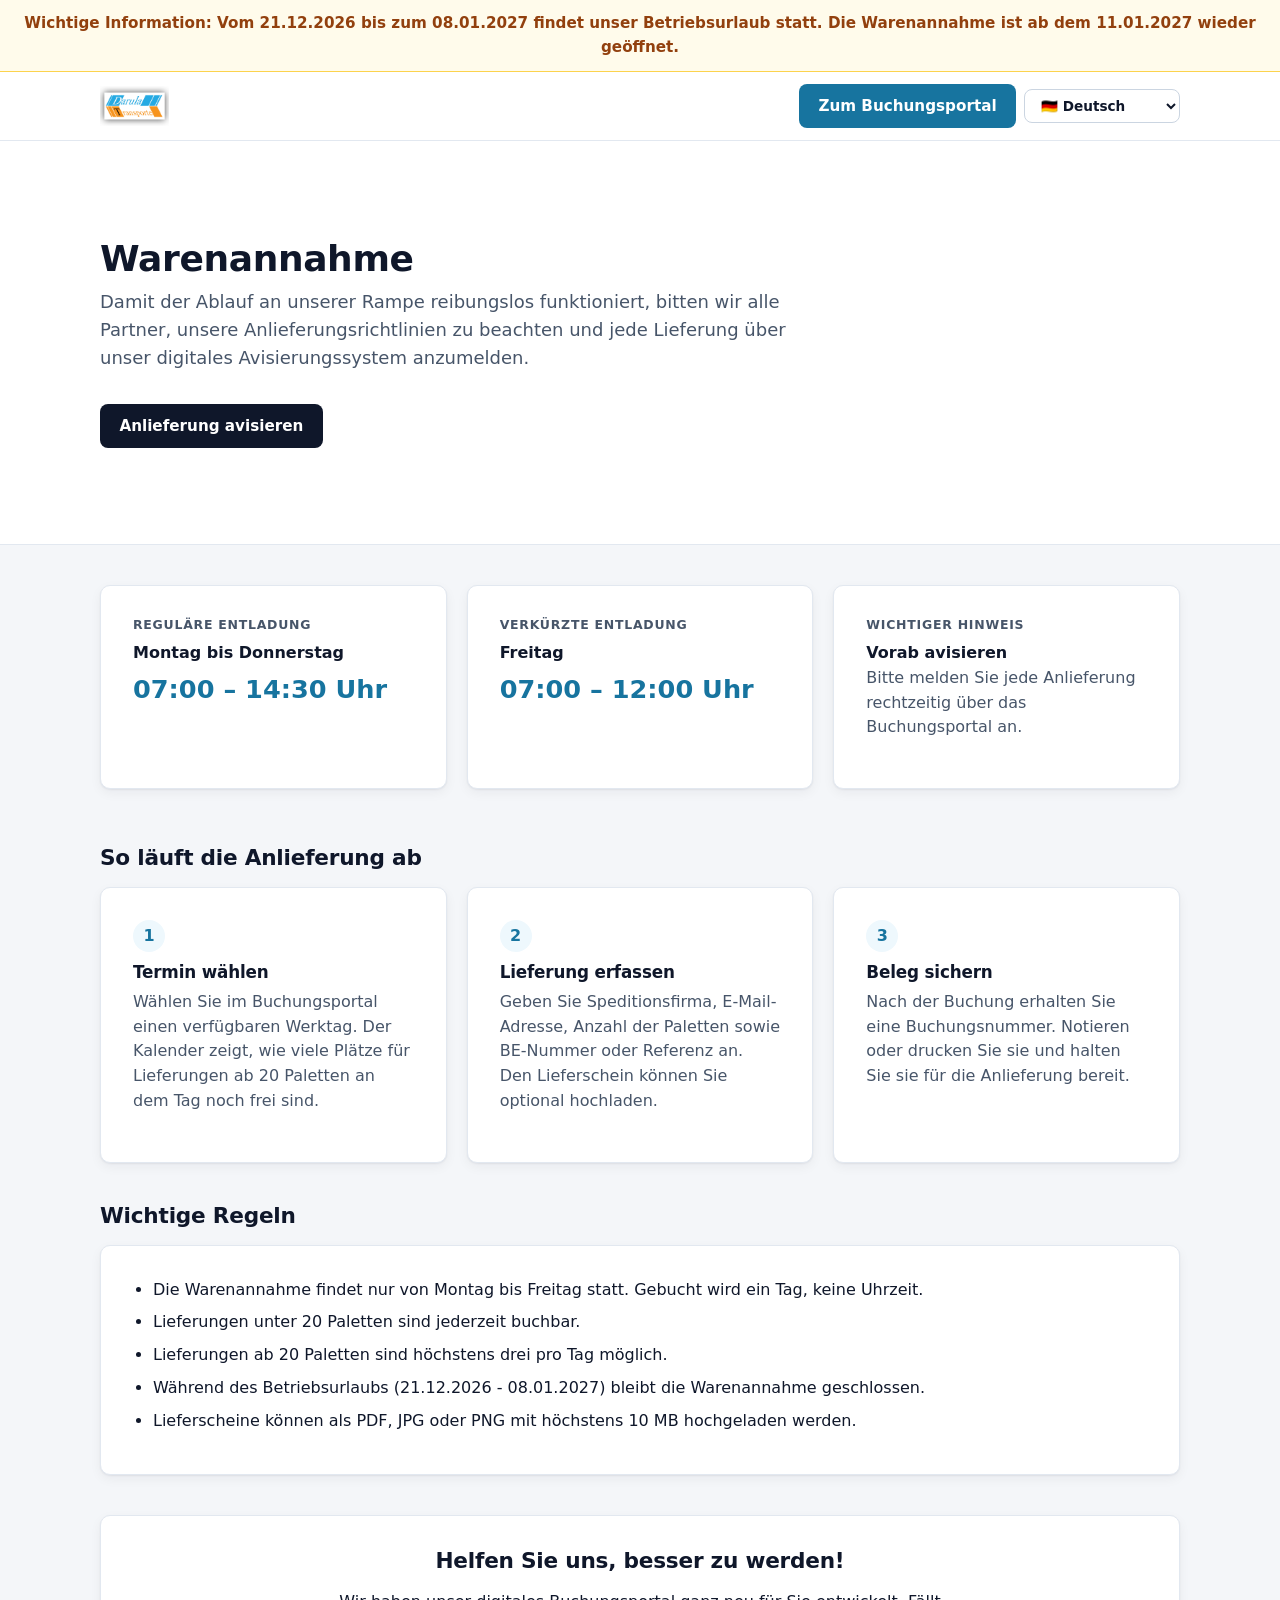
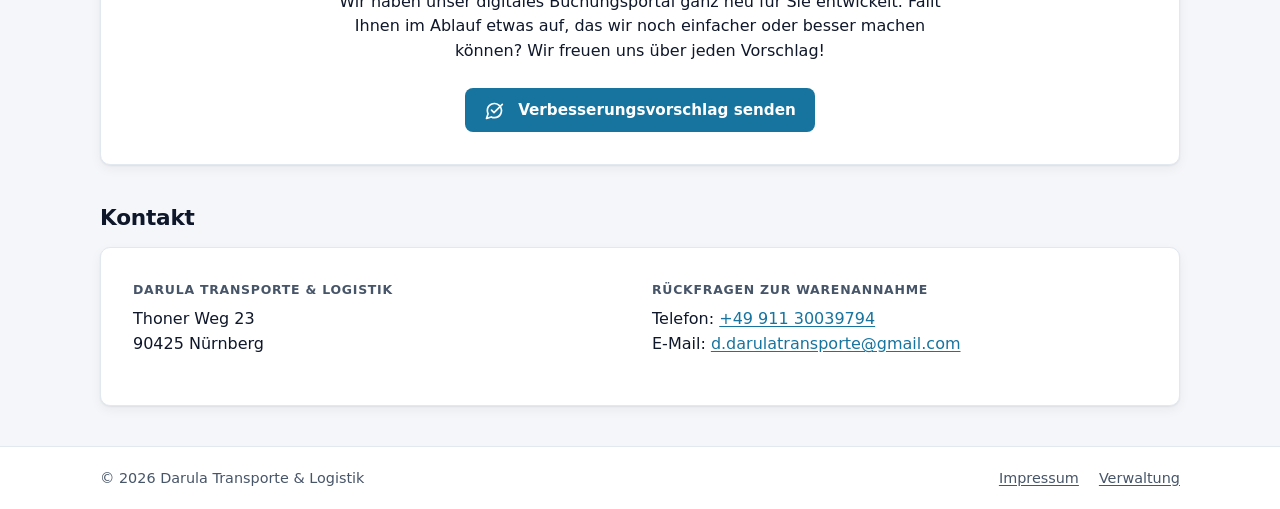
==== commit 858cf0b2: "Update index.html" ====
--- a/index.html
+++ b/index.html
@@ -5,27 +5,22 @@
   <meta name="viewport" content="width=device-width, initial-scale=1.0">
   <title data-i18n="meta.title.index">Warenannahme | Darula Transporte</title>
   <meta name="description" content="Warenannahme und Anlieferungsrichtlinien von Darula Transporte &amp; Logistik. Anlieferungen digital avisieren." data-i18n-content="meta.description.index">
-  
-  <!-- Basis Stylesheet -->
   <link rel="stylesheet" href="style.css">
   
-  <!-- NEU: Holographic Winter Wonderland Design -->
+  <!-- NEU: Winter Wonderland Theme -->
   <link rel="stylesheet" href="winter-wonderland.css">
+  <script src="winter-wonderland.js" defer></script>
   
   <script src="i18n.js"></script>
-  
-  <!-- NEU: Holographic Winter Wonderland Animationen -->
-  <script src="winter-wonderland.js" defer></script>
 </head>
 <body>
   <a class="skip-link" href="#inhalt" data-i18n="nav.skip">Zum Inhalt springen</a>
 
-  <div class="hinweis-banner holo-glass" role="note" data-i18n="banner.inventur">Wichtige Information: Vom 21.12.2026 bis zum 08.01.2027 findet unser Betriebsurlaub statt. Die Warenannahme ist ab dem 11.01.2027 wieder geöffnet.</div>
+  <div class="hinweis-banner holo-glass" role="note" data-i18n="banner.urlaub"></div>
 
   <header class="site-header holo-glass">
     <div class="container site-header__inner">
       <a href="index.html" aria-label="Zur Startseite" data-i18n-aria-label="nav.home">
-        <!-- Logo mit Filter, falls es zu dunkel für den neuen Hintergrund ist -->
         <img class="logo logo-glow" src="darula_logo.jpg" alt="Darula Transporte" height="40">
       </a>
       <nav class="nav" aria-label="Hauptnavigation" data-i18n-aria-label="nav.main">
@@ -92,13 +87,12 @@
           <li data-i18n="rules.1">Die Warenannahme findet nur von Montag bis Freitag statt. Gebucht wird ein Tag, keine Uhrzeit.</li>
           <li data-i18n="rules.2">Lieferungen unter 20 Paletten sind jederzeit buchbar.</li>
           <li data-i18n="rules.3">Lieferungen ab 20 Paletten sind höchstens drei pro Tag möglich.</li>
-          <li data-i18n="rules.4">Während des Betriebsurlaubs (21.12. - 08.01.) bleibt die Warenannahme geschlossen.</li>
+          <li data-i18n="rules.4">Während des Betriebsurlaubs bleibt die Warenannahme geschlossen.</li>
           <li data-i18n="rules.5">Lieferscheine können als PDF, JPG oder PNG mit höchstens 10 MB hochgeladen werden.</li>
         </ul>
       </div>
     </section>
 
-    <!-- Feedback-Block -->
     <section class="container abschnitt no-print" aria-labelledby="feedback-section-titel">
       <div class="card mitte holo-card holo-card--highlight">
         <h2 id="feedback-section-titel" class="glow-text-blue" data-i18n="feedback.title">Helfen Sie uns, besser zu werden!</h2>
@@ -112,7 +106,7 @@
 
     <section class="container abschnitt" aria-labelledby="kontakt-titel">
       <h2 id="kontakt-titel" class="glow-text" data-i18n="contact.title">Kontakt</h2>
-      <div class="card holo-card kontakt">
+      <div class="card kontakt holo-card">
         <div>
           <p class="eyebrow text-icy">Darula Transporte &amp; Logistik</p>
           <p>Thoner Weg 23<br>90425 Nürnberg</p>
@@ -136,15 +130,14 @@
     </div>
   </footer>
 
-  <!-- Feedback-Pop-up -->
   <div id="feedback-modal" class="modal-overlay no-print" hidden>
     <div class="modal-box holo-card" role="dialog" aria-labelledby="feedback-titel" aria-modal="true">
-      <button id="feedback-close" class="modal-close text-icy" type="button" aria-label="Schließen" data-i18n-aria-label="feedback.close">&times;</button>
+      <button id="feedback-close" class="modal-close" type="button" aria-label="Schließen" data-i18n-aria-label="feedback.close">&times;</button>
       <h2 id="feedback-titel" class="glow-text" data-i18n="feedback.modal.title">Ideen zur Webseite?</h2>
       <p class="muted text-icy" data-i18n="feedback.modal.text.index">Fällt Ihnen etwas auf, das wir an unserem neuen Buchungsportal noch verbessern können? Wir freuen uns über Ihre Vorschläge!</p>
 
       <div id="feedback-erfolg" class="alert alert--info holo-alert" role="status" hidden data-i18n="feedback.success">Vielen Dank für Ihre Vorschläge!</div>
-      <div id="feedback-fehler" class="alert alert--error holo-alert-err" role="alert" hidden data-i18n="feedback.error">Der Vorschlag konnte leider nicht gespeichert werden.</div>
+      <div id="feedback-fehler" class="alert alert--error holo-alert-err" role="alert" hidden data-i18n="feedback.error">Der Vorschlag konnte leider nicht gespeichert werden. Bitte versuchen Sie es später noch einmal oder rufen Sie uns an: +49 911 30039794.</div>
 
       <form id="feedback-form" autocomplete="off">
         <div class="field mt-lg">
@@ -157,15 +150,13 @@
         </div>
         <div class="field mt-lg">
           <label for="fb-nachricht"><span data-i18n="feedback.form.message">Ihr Verbesserungsvorschlag</span> <span class="pflicht" aria-hidden="true">*</span></label>
-          <textarea id="fb-nachricht" name="message" class="holo-input" rows="4" maxlength="5000" style="resize: vertical;" placeholder="Was können wir an der Webseite besser machen?" data-i18n-placeholder="feedback.form.placeholder" required></textarea>
-        </div>
-
+          <textarea id="fb-nachricht" name="message" rows="4" class="holo-input" maxlength="5000" style="resize: vertical;" placeholder="Was können wir an der Webseite besser machen?" data-i18n-placeholder="feedback.form.placeholder" required></textarea>
+        </div>
         <div style="display:none" aria-hidden="true">
           <label>Website <input type="text" name="website" tabindex="-1" autocomplete="off"></label>
         </div>
-
         <div class="aktionen mt-lg">
-          <button id="feedback-senden" class="btn btn--primary holo-btn btn--block" type="submit" data-i18n="feedback.submit">Vorschlag senden</button>
+          <button id="feedback-senden" class="btn btn--dark holo-btn btn--block" type="submit" data-i18n="feedback.submit">Vorschlag senden</button>
         </div>
       </form>
     </div>
@@ -175,11 +166,12 @@
 <script>
   I18n.mountSwitcher(document.getElementById("sprache"));
 </script>
-<!-- Original Feedback-Logik (unverändert) -->
 <script>
 (() => {
   "use strict";
+
   const cfg = window.DARULA_CONFIG || {};
+
   const fbBtn = document.getElementById("feedback-btn");
   const fbModal = document.getElementById("feedback-modal");
   const fbClose = document.getElementById("feedback-close");
@@ -188,39 +180,88 @@
   const fbErsterFeld = document.getElementById("fb-name");
   const fbErfolg = document.getElementById("feedback-erfolg");
   const fbFehler = document.getElementById("feedback-fehler");
-  let fbZuletzt = null, fbTimer = null;
+  let fbZuletzt = null;
+  let fbTimer = null;
 
   function fbOeffnen() {
-    clearTimeout(fbTimer); fbZuletzt = document.activeElement;
-    fbErfolg.hidden = true; fbFehler.hidden = true; fbModal.hidden = false; fbErsterFeld.focus();
+    clearTimeout(fbTimer);
+    fbZuletzt = document.activeElement;
+    fbErfolg.hidden = true;
+    fbFehler.hidden = true;
+    fbModal.hidden = false;
+    fbErsterFeld.focus();
   }
+
   function fbSchliessen() {
-    clearTimeout(fbTimer); fbModal.hidden = true; if (fbZuletzt) fbZuletzt.focus();
+    clearTimeout(fbTimer);
+    fbModal.hidden = true;
+    if (fbZuletzt) fbZuletzt.focus();
   }
+
   async function fbSpeichern(daten) {
-    if(!cfg.supabaseUrl) return; // Fallback
     const response = await fetch(`${cfg.supabaseUrl}/rest/v1/feedback`, {
-      method: "POST", headers: { "apikey": cfg.supabaseAnonKey, "Authorization": `Bearer ${cfg.supabaseAnonKey}`, "Content-Type": "application/json", "Prefer": "return=minimal" },
+      method: "POST",
+      headers: {
+        "apikey": cfg.supabaseAnonKey,
+        "Authorization": `Bearer ${cfg.supabaseAnonKey}`,
+        "Content-Type": "application/json",
+        "Prefer": "return=minimal"
+      },
       body: JSON.stringify(daten)
     });
-    if (!response.ok) throw new Error(`Supabase error`);
+
+    if (!response.ok) {
+      const text = await response.text().catch(() => "");
+      throw new Error(`Supabase antwortete mit ${response.status}: ${text}`);
+    }
   }
-  fbBtn.addEventListener("click", fbOeffnen); fbClose.addEventListener("click", fbSchliessen);
-  fbModal.addEventListener("click", (e) => { if (e.target === fbModal) fbSchliessen(); });
-  document.addEventListener("keydown", (e) => { if (e.key === "Escape" && !fbModal.hidden) fbSchliessen(); });
+
+  fbBtn.addEventListener("click", fbOeffnen);
+  fbClose.addEventListener("click", fbSchliessen);
+
+  fbModal.addEventListener("click", (e) => {
+    if (e.target === fbModal) fbSchliessen();
+  });
+
+  document.addEventListener("keydown", (e) => {
+    if (e.key === "Escape" && !fbModal.hidden) fbSchliessen();
+  });
 
   fbForm.addEventListener("submit", async (e) => {
-    e.preventDefault(); fbForm.classList.add("touched");
+    e.preventDefault();
+    fbForm.classList.add("touched");
     if (!fbForm.reportValidity()) return;
-    const formData = new FormData(fbForm); const istBot = Boolean(formData.get("website"));
-    fbSubmitBtn.disabled = true; fbSubmitBtn.textContent = I18n.t("feedback.sending");
-    fbErfolg.hidden = true; fbFehler.hidden = true;
+
+    const formData = new FormData(fbForm);
+    const istBot = Boolean(formData.get("website"));
+
+    fbSubmitBtn.disabled = true;
+    fbSubmitBtn.textContent = I18n.t("feedback.sending");
+    fbErfolg.hidden = true;
+    fbFehler.hidden = true;
+
     try {
-      if (!istBot) { await fbSpeichern({ name: formData.get("name").trim(), email: formData.get("email").trim(), nachricht: formData.get("message").trim() }); }
-      fbErfolg.hidden = false; fbForm.reset(); fbForm.classList.remove("touched");
-      fbTimer = setTimeout(() => { fbModal.hidden = true; fbErfolg.hidden = true; }, 3000);
-    } catch (error) { fbFehler.hidden = false; }
-    finally { fbSubmitBtn.disabled = false; fbSubmitBtn.textContent = I18n.t("feedback.submit"); }
+      if (!istBot) {
+        await fbSpeichern({
+          name: formData.get("name").trim(),
+          email: formData.get("email").trim(),
+          nachricht: formData.get("message").trim()
+        });
+      }
+      fbErfolg.hidden = false;
+      fbForm.reset();
+      fbForm.classList.remove("touched");
+      fbTimer = setTimeout(() => {
+        fbModal.hidden = true;
+        fbErfolg.hidden = true;
+      }, 3000);
+    } catch (error) {
+      console.error("Feedback konnte nicht gespeichert werden:", error);
+      fbFehler.hidden = false;
+    } finally {
+      fbSubmitBtn.disabled = false;
+      fbSubmitBtn.textContent = I18n.t("feedback.submit");
+    }
   });
 })();
 </script>
